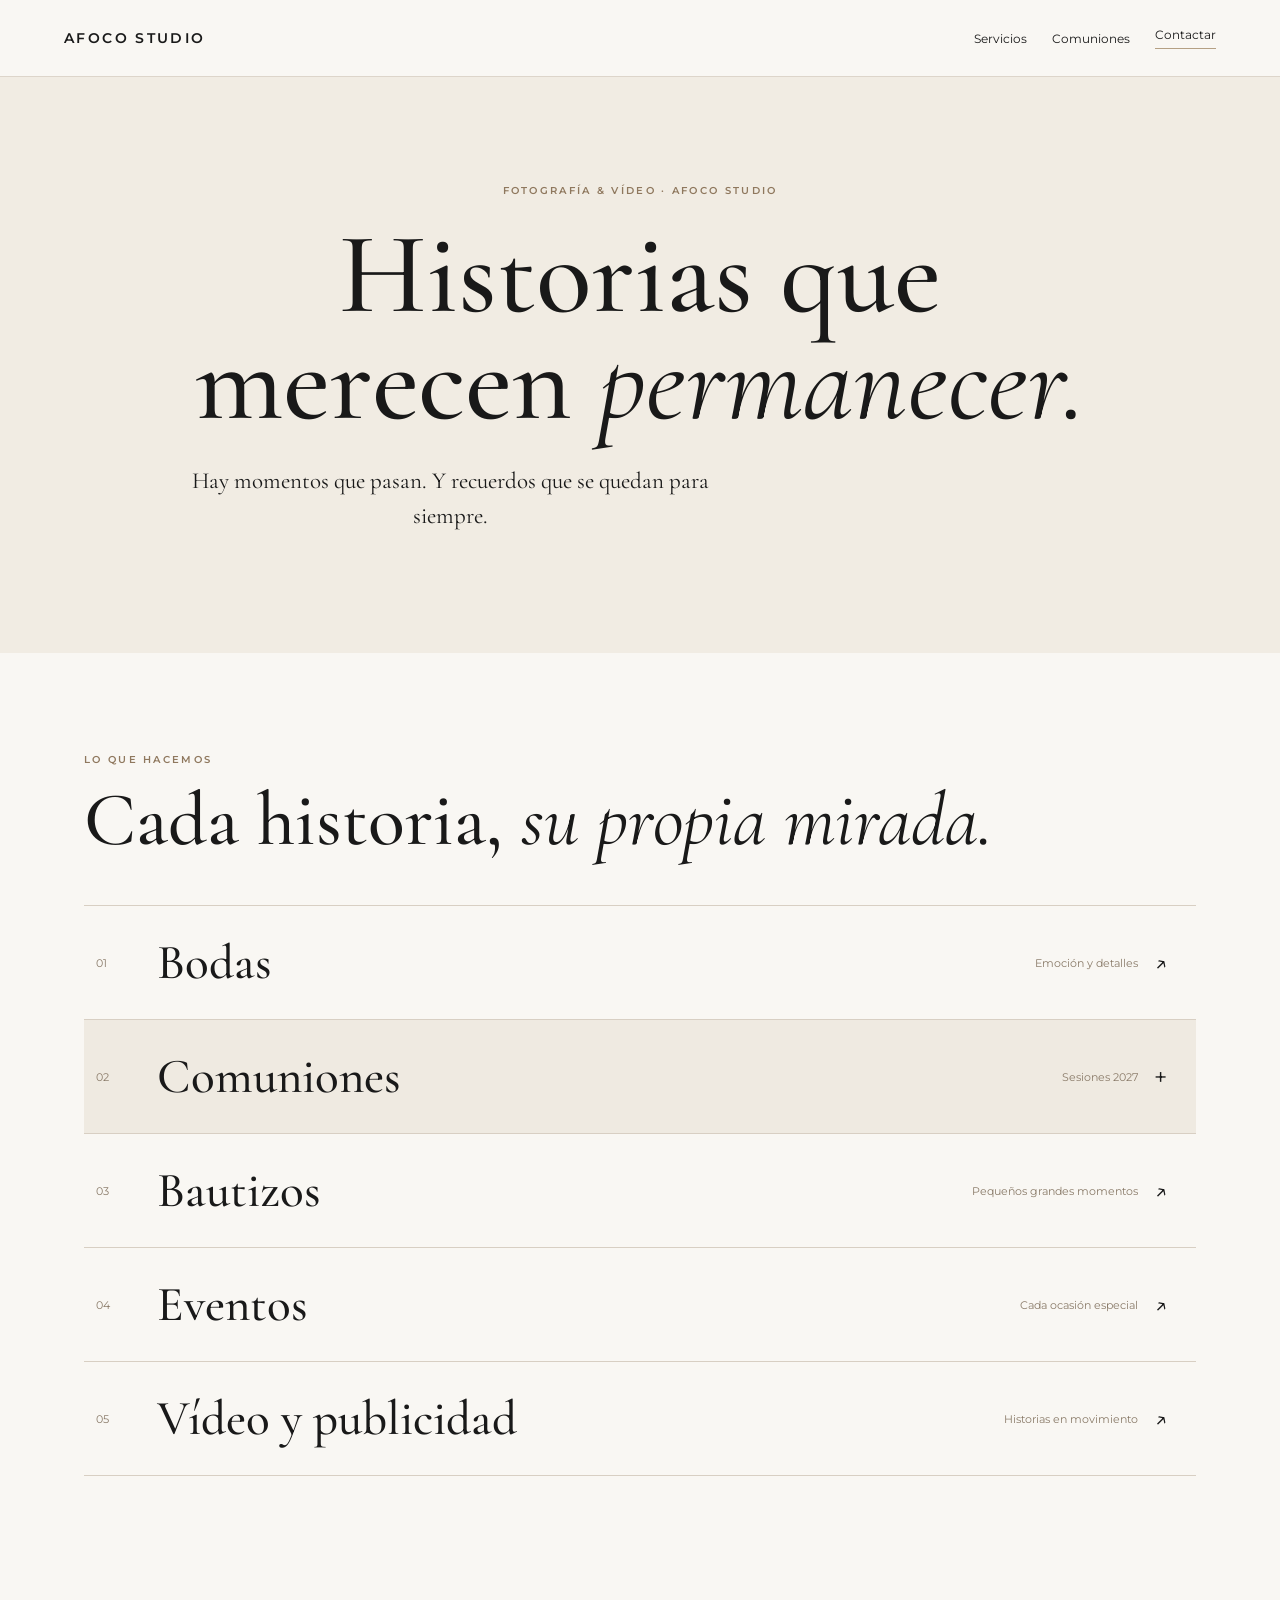
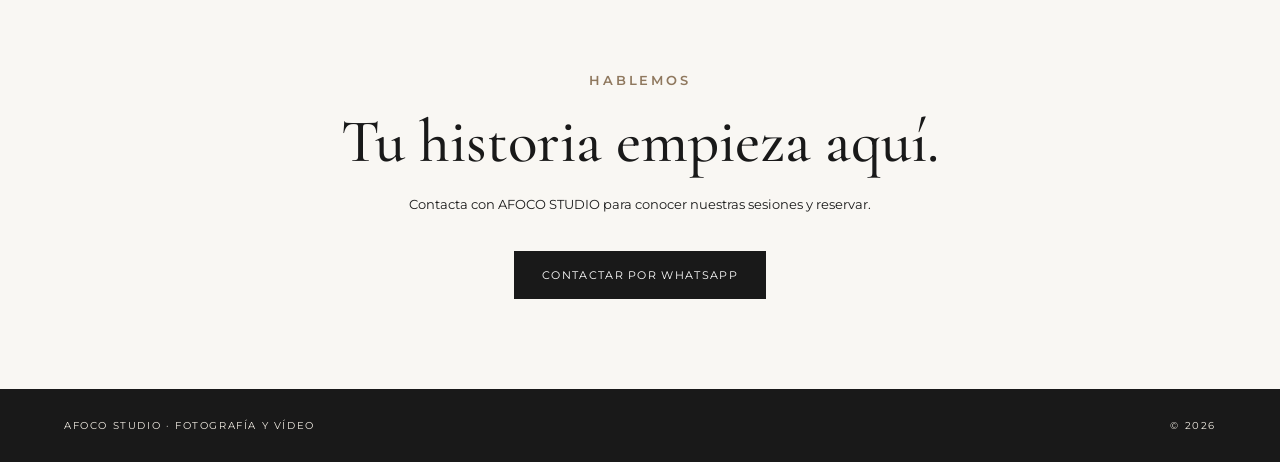
==== index.html @ 2c436adc "Enlazar panel Comuniones con subweb independiente" ====
<!doctype html><html lang="es"><head><meta charset="utf-8"><meta name="viewport" content="width=device-width,initial-scale=1"><meta name="theme-color" content="#191919"><meta name="description" content="AFOCO STUDIO. Fotografía y vídeo de bodas, comuniones, bautizos y eventos."><title>AFOCO STUDIO | Fotografía y vídeo</title><link href="https://fonts.googleapis.com/css2?family=Cormorant+Garamond:wght@400;500;600&family=Montserrat:wght@400;500;600&display=swap" rel="stylesheet"><link rel="stylesheet" href="styles.css"></head><body><header><a href="./" class="brand">AFOCO STUDIO</a><nav aria-label="Navegación"><a href="#servicios">Servicios</a><a href="#servicios" onclick="openComuniones(event)">Comuniones</a><a class="nav-reserva" href="https://wa.me/34663435195?text=Hola%2C%20me%20gustar%C3%ADa%20recibir%20informaci%C3%B3n%20sobre%20AFOCO%20STUDIO." target="_blank" rel="noopener">Contactar</a></nav></header><main><section class="hero"><div><p class="eyebrow">Fotografía &amp; vídeo · AFOCO STUDIO</p><h1>Historias que merecen <em>permanecer.</em></h1><p>Hay momentos que pasan. Y recuerdos que se quedan para siempre.</p></div></section><section class="section" id="servicios"><p class="eyebrow">Lo que hacemos</p><h2>Cada historia, <em>su propia mirada.</em></h2><div class="services"><a class="service" href="#contacto"><span class="service-index">01</span><span class="service-title">Bodas</span><span class="service-desc">Emoción y detalles</span><span class="service-arrow">↗</span></a><button type="button" class="service featured service-button" id="comuniones-toggle" aria-expanded="false" aria-controls="comuniones-panel"><span class="service-index">02</span><span class="service-title">Comuniones</span><span class="service-desc">Sesiones 2027</span><span class="service-arrow" aria-hidden="true">+</span></button><div class="service-panel" id="comuniones-panel" hidden><div class="feature"><p class="eyebrow">Comuniones 2027</p><h2>Tan pequeños y a la vez <em>tan grandes.</em></h2><p>Fotografía de comunión con una mirada natural y cuidada.<br>Descubre las sesiones de Fernando, Fabio y Luna.</p><a class="btn" href="comuniones/">VER GALERÍAS DE COMUNIÓN</a></div></div><a class="service" href="#contacto"><span class="service-index">03</span><span class="service-title">Bautizos</span><span class="service-desc">Pequeños grandes momentos</span><span class="service-arrow">↗</span></a><a class="service" href="#contacto"><span class="service-index">04</span><span class="service-title">Eventos</span><span class="service-desc">Cada ocasión especial</span><span class="service-arrow">↗</span></a><a class="service" href="#contacto"><span class="service-index">05</span><span class="service-title">Vídeo y publicidad</span><span class="service-desc">Historias en movimiento</span><span class="service-arrow">↗</span></a></div></section><section class="contact" id="contacto"><p class="eyebrow">Hablemos</p><h2>Tu historia empieza aquí.</h2><p>Contacta con AFOCO STUDIO para conocer nuestras sesiones y reservar.</p><a class="btn" href="https://wa.me/34663435195?text=Hola%2C%20me%20gustar%C3%ADa%20recibir%20informaci%C3%B3n%20sobre%20AFOCO%20STUDIO." target="_blank" rel="noopener">CONTACTAR POR WHATSAPP</a></section></main><footer><span>AFOCO STUDIO · FOTOGRAFÍA Y VÍDEO</span><span>© 2026</span></footer><script>
const comunionesToggle=document.getElementById('comuniones-toggle');
const comunionesPanel=document.getElementById('comuniones-panel');
function setComuniones(open){
 comunionesPanel.hidden=!open;
 comunionesToggle.setAttribute('aria-expanded',String(open));
 comunionesToggle.querySelector('.service-arrow').textContent=open?'−':'+';
}
comunionesToggle.addEventListener('click',()=>setComuniones(comunionesPanel.hidden));
function openComuniones(event){
 event.preventDefault();
 setComuniones(true);
 document.getElementById('comuniones-toggle').scrollIntoView({behavior:'smooth',block:'center'});
}
</script></body></html>
---- styles.css ----
:root{--ink:#191919;--paper:#f9f7f3;--cream:#f1ece3;--gold:#b5a084}*{box-sizing:border-box}html{scroll-behavior:smooth}body{margin:0;background:var(--paper);color:var(--ink);font-family:Montserrat,Arial,sans-serif}a{color:inherit;text-decoration:none}header{display:flex;align-items:center;justify-content:space-between;padding:27px 5%;border-bottom:1px solid #ddd5ca;gap:15px}.brand{font-size:14px;letter-spacing:.17em;font-weight:600}nav{display:flex;align-items:center;gap:25px;font-size:12px}nav a:hover,.text-link:hover{color:#8c7655}.nav-reserva{border-bottom:1px solid var(--gold);padding-bottom:6px}.hero{min-height:64vh;display:grid;place-items:center;text-align:center;background:var(--cream);padding:88px 22px}.eyebrow{font-size:10px;letter-spacing:.23em;text-transform:uppercase;color:#8f785e;font-weight:600}.hero h1{max-width:940px;font:500 clamp(55px,9vw,124px)/.93 'Cormorant Garamond',Georgia,serif;margin:24px 0 29px}.hero h1 em,h2 em{font-weight:400}.hero p:last-child{font:400 23px/1.5 'Cormorant Garamond',serif;max-width:560px}.section{max-width:1160px;margin:auto;padding:90px 24px}.section h2{font:500 clamp(43px,6vw,76px)/1.04 'Cormorant Garamond',Georgia,serif;margin:15px 0 45px}.services{border-top:1px solid #d8cfc3}.service{padding:27px 12px;border-bottom:1px solid #d8cfc3;display:grid;grid-template-columns:45px 1fr auto 30px;gap:16px;align-items:center;transition:background .2s}.service:hover,.service.featured{background:#efeae1}.service-index,.service-desc{font-size:11px;color:#8a7b69}.service-title{font:500 clamp(30px,4.5vw,49px) 'Cormorant Garamond',serif}.service-arrow{font-size:23px}.feature{background:#e9e1d5;padding:70px 24px;text-align:center}.feature h2{font:500 clamp(45px,7vw,84px)/1 'Cormorant Garamond',serif;margin:14px auto 22px}.feature p{font-size:13px;line-height:1.8}.btn{display:inline-block;padding:17px 28px;margin-top:23px;background:var(--ink);color:white;font-size:11px;letter-spacing:.12em}.contact{text-align:center;padding:90px 22px}.contact h2{font:500 61px 'Cormorant Garamond',serif;margin:14px}.contact p{font-size:13px;line-height:1.7}footer{padding:30px 5%;background:#191919;color:#f1ece3;font-size:10px;letter-spacing:.16em;display:flex;justify-content:space-between;gap:10px}@media(max-width:700px){header{padding:17px;flex-wrap:wrap}.brand{font-size:11px}nav{gap:13px;font-size:10px}.hero{min-height:58vh;padding:70px 17px}.hero h1{font-size:clamp(51px,12vw,72px)}.hero p:last-child{font-size:21px}.section{padding:64px 17px}.service{grid-template-columns:27px 1fr 22px;gap:9px}.service-desc{display:none}.service-title{font-size:37px}.feature{padding:64px 20px}.contact{padding:70px 16px}.contact h2{font-size:49px}footer{flex-direction:column;align-items:center;text-align:center}}
/* Despliegue de Comuniones inmediatamente bajo su fila */
.service-button{width:100%;border:0;border-bottom:1px solid #d8cfc3;text-align:left;font-family:inherit;color:inherit;cursor:pointer}.service-button:focus-visible{outline:2px solid var(--gold);outline-offset:-2px}.service-panel[hidden]{display:none!important}.service-panel{grid-column:1/-1;background:#e9e1d5;border-bottom:1px solid #d8cfc3}.service-panel .feature{padding:58px 22px 68px}.service-panel .feature h2{font-size:clamp(42px,6vw,83px)}@media(max-width:700px){.service-panel .feature{padding:50px 14px 58px}.service-panel .feature h2{font-size:clamp(40px,10vw,58px)}}
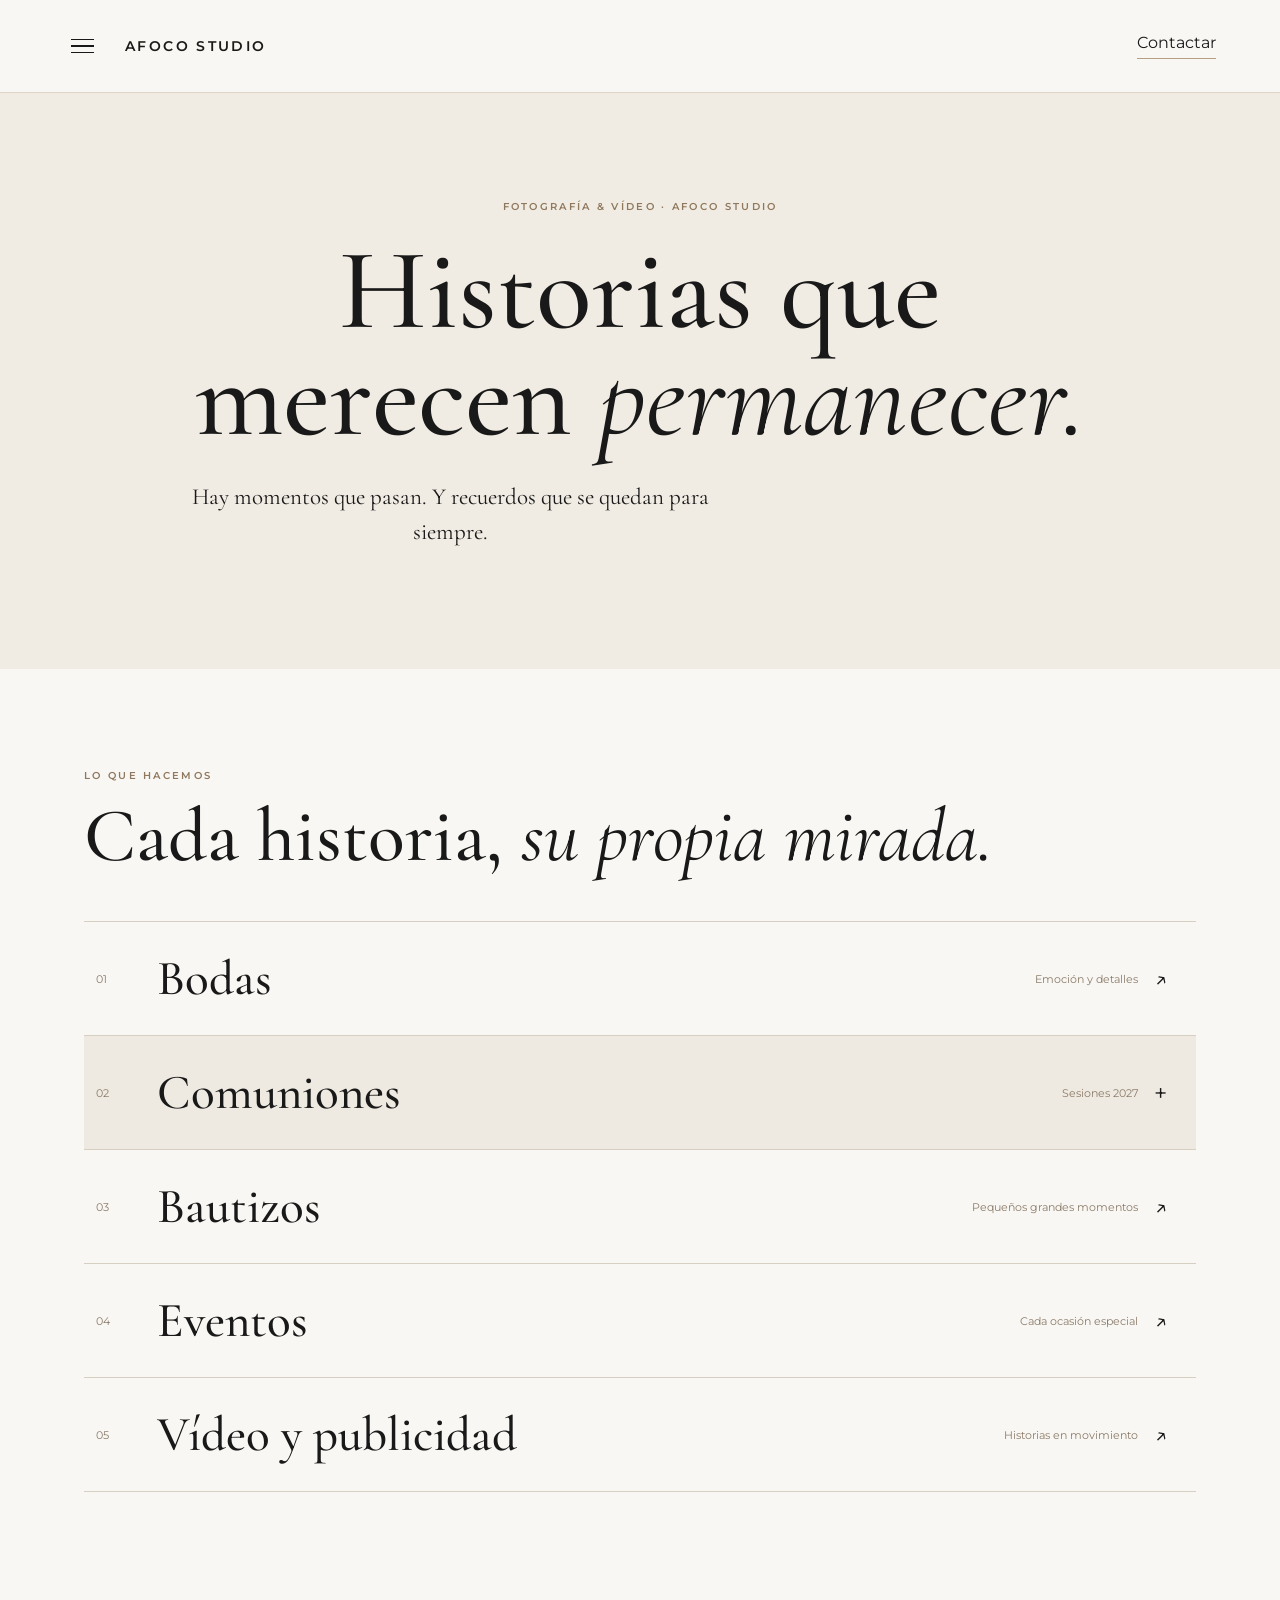
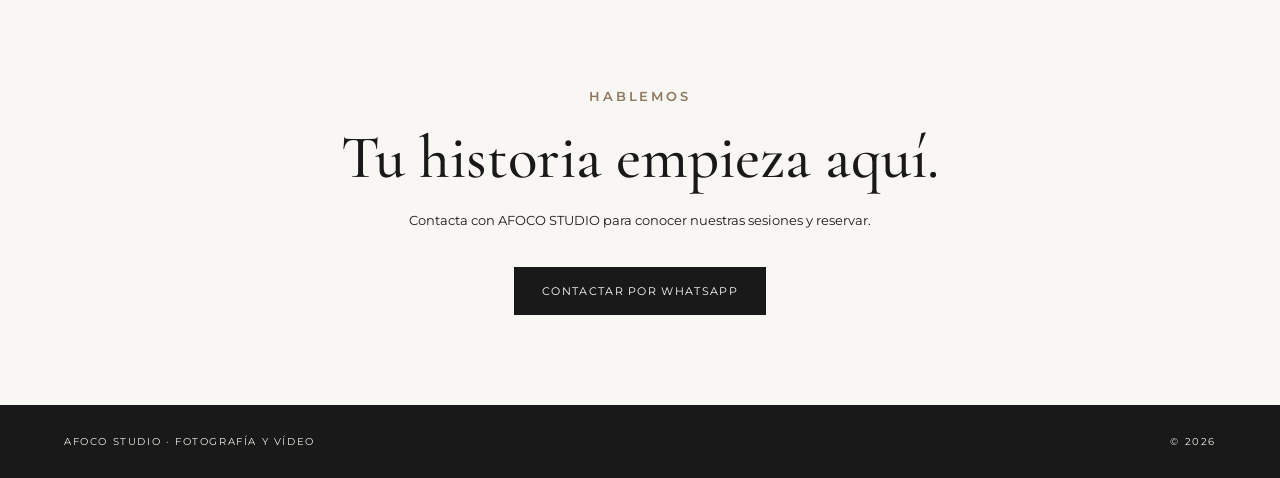
==== commit 450b627a: "Cambiar navegación superior por menú hamburguesa" ====
--- a/index.html
+++ b/index.html
@@ -1,4 +1,4 @@
-<!doctype html><html lang="es"><head><meta charset="utf-8"><meta name="viewport" content="width=device-width,initial-scale=1"><meta name="theme-color" content="#191919"><meta name="description" content="AFOCO STUDIO. Fotografía y vídeo de bodas, comuniones, bautizos y eventos."><title>AFOCO STUDIO | Fotografía y vídeo</title><link href="https://fonts.googleapis.com/css2?family=Cormorant+Garamond:wght@400;500;600&family=Montserrat:wght@400;500;600&display=swap" rel="stylesheet"><link rel="stylesheet" href="styles.css"></head><body><header><a href="./" class="brand">AFOCO STUDIO</a><nav aria-label="Navegación"><a href="#servicios">Servicios</a><a href="#servicios" onclick="openComuniones(event)">Comuniones</a><a class="nav-reserva" href="https://wa.me/34663435195?text=Hola%2C%20me%20gustar%C3%ADa%20recibir%20informaci%C3%B3n%20sobre%20AFOCO%20STUDIO." target="_blank" rel="noopener">Contactar</a></nav></header><main><section class="hero"><div><p class="eyebrow">Fotografía &amp; vídeo · AFOCO STUDIO</p><h1>Historias que merecen <em>permanecer.</em></h1><p>Hay momentos que pasan. Y recuerdos que se quedan para siempre.</p></div></section><section class="section" id="servicios"><p class="eyebrow">Lo que hacemos</p><h2>Cada historia, <em>su propia mirada.</em></h2><div class="services"><a class="service" href="#contacto"><span class="service-index">01</span><span class="service-title">Bodas</span><span class="service-desc">Emoción y detalles</span><span class="service-arrow">↗</span></a><button type="button" class="service featured service-button" id="comuniones-toggle" aria-expanded="false" aria-controls="comuniones-panel"><span class="service-index">02</span><span class="service-title">Comuniones</span><span class="service-desc">Sesiones 2027</span><span class="service-arrow" aria-hidden="true">+</span></button><div class="service-panel" id="comuniones-panel" hidden><div class="feature"><p class="eyebrow">Comuniones 2027</p><h2>Tan pequeños y a la vez <em>tan grandes.</em></h2><p>Fotografía de comunión con una mirada natural y cuidada.<br>Descubre las sesiones de Fernando, Fabio y Luna.</p><a class="btn" href="comuniones/">VER GALERÍAS DE COMUNIÓN</a></div></div><a class="service" href="#contacto"><span class="service-index">03</span><span class="service-title">Bautizos</span><span class="service-desc">Pequeños grandes momentos</span><span class="service-arrow">↗</span></a><a class="service" href="#contacto"><span class="service-index">04</span><span class="service-title">Eventos</span><span class="service-desc">Cada ocasión especial</span><span class="service-arrow">↗</span></a><a class="service" href="#contacto"><span class="service-index">05</span><span class="service-title">Vídeo y publicidad</span><span class="service-desc">Historias en movimiento</span><span class="service-arrow">↗</span></a></div></section><section class="contact" id="contacto"><p class="eyebrow">Hablemos</p><h2>Tu historia empieza aquí.</h2><p>Contacta con AFOCO STUDIO para conocer nuestras sesiones y reservar.</p><a class="btn" href="https://wa.me/34663435195?text=Hola%2C%20me%20gustar%C3%ADa%20recibir%20informaci%C3%B3n%20sobre%20AFOCO%20STUDIO." target="_blank" rel="noopener">CONTACTAR POR WHATSAPP</a></section></main><footer><span>AFOCO STUDIO · FOTOGRAFÍA Y VÍDEO</span><span>© 2026</span></footer><script>
+<!doctype html><html lang="es"><head><meta charset="utf-8"><meta name="viewport" content="width=device-width,initial-scale=1"><meta name="theme-color" content="#191919"><meta name="description" content="AFOCO STUDIO. Fotografía y vídeo de bodas, comuniones, bautizos y eventos."><title>AFOCO STUDIO | Fotografía y vídeo</title><link href="https://fonts.googleapis.com/css2?family=Cormorant+Garamond:wght@400;500;600&family=Montserrat:wght@400;500;600&display=swap" rel="stylesheet"><link rel="stylesheet" href="styles.css"></head><body><header class="site-header"><div class="header-left"><button type="button" class="menu-trigger" id="menu-trigger" aria-label="Abrir menú" aria-expanded="false" aria-controls="site-menu"><span></span><span></span><span></span></button><a href="./" class="brand">AFOCO STUDIO</a></div><a class="nav-reserva" href="https://wa.me/34663435195?text=Hola%2C%20me%20gustar%C3%ADa%20recibir%20informaci%C3%B3n%20sobre%20AFOCO%20STUDIO." target="_blank" rel="noopener">Contactar</a></header><nav class="drawer-menu" id="site-menu" aria-label="Menú principal" hidden><a href="./" data-close-menu>Home</a><a href="#servicios" data-close-menu data-service="bodas">Bodas</a><a href="comuniones/" data-close-menu>Comuniones</a><a href="#servicios" data-close-menu data-service="bautizos">Bautizos</a><a href="#servicios" data-close-menu data-service="eventos">Eventos</a><a href="#servicios" data-close-menu data-service="video">Vídeo y publicidad</a></nav><main><section class="hero"><div><p class="eyebrow">Fotografía &amp; vídeo · AFOCO STUDIO</p><h1>Historias que merecen <em>permanecer.</em></h1><p>Hay momentos que pasan. Y recuerdos que se quedan para siempre.</p></div></section><section class="section" id="servicios"><p class="eyebrow">Lo que hacemos</p><h2>Cada historia, <em>su propia mirada.</em></h2><div class="services"><a class="service" href="#contacto"><span class="service-index">01</span><span class="service-title">Bodas</span><span class="service-desc">Emoción y detalles</span><span class="service-arrow">↗</span></a><button type="button" class="service featured service-button" id="comuniones-toggle" aria-expanded="false" aria-controls="comuniones-panel"><span class="service-index">02</span><span class="service-title">Comuniones</span><span class="service-desc">Sesiones 2027</span><span class="service-arrow" aria-hidden="true">+</span></button><div class="service-panel" id="comuniones-panel" hidden><div class="feature"><p class="eyebrow">Comuniones 2027</p><h2>Tan pequeños y a la vez <em>tan grandes.</em></h2><p>Fotografía de comunión con una mirada natural y cuidada.<br>Descubre las sesiones de Fernando, Fabio y Luna.</p><a class="btn" href="comuniones/">VER GALERÍAS DE COMUNIÓN</a></div></div><a class="service" href="#contacto"><span class="service-index">03</span><span class="service-title">Bautizos</span><span class="service-desc">Pequeños grandes momentos</span><span class="service-arrow">↗</span></a><a class="service" href="#contacto"><span class="service-index">04</span><span class="service-title">Eventos</span><span class="service-desc">Cada ocasión especial</span><span class="service-arrow">↗</span></a><a class="service" href="#contacto"><span class="service-index">05</span><span class="service-title">Vídeo y publicidad</span><span class="service-desc">Historias en movimiento</span><span class="service-arrow">↗</span></a></div></section><section class="contact" id="contacto"><p class="eyebrow">Hablemos</p><h2>Tu historia empieza aquí.</h2><p>Contacta con AFOCO STUDIO para conocer nuestras sesiones y reservar.</p><a class="btn" href="https://wa.me/34663435195?text=Hola%2C%20me%20gustar%C3%ADa%20recibir%20informaci%C3%B3n%20sobre%20AFOCO%20STUDIO." target="_blank" rel="noopener">CONTACTAR POR WHATSAPP</a></section></main><footer><span>AFOCO STUDIO · FOTOGRAFÍA Y VÍDEO</span><span>© 2026</span></footer><script>
 const comunionesToggle=document.getElementById('comuniones-toggle');
 const comunionesPanel=document.getElementById('comuniones-panel');
 function setComuniones(open){
@@ -12,4 +12,13 @@
  setComuniones(true);
  document.getElementById('comuniones-toggle').scrollIntoView({behavior:'smooth',block:'center'});
 }
+</script><script>
+(function(){
+ const trigger=document.getElementById('menu-trigger'),menu=document.getElementById('site-menu');
+ function setOpen(v){menu.hidden=!v;trigger.setAttribute('aria-expanded',String(v));trigger.setAttribute('aria-label',v?'Cerrar menú':'Abrir menú');}
+ trigger.addEventListener('click',()=>setOpen(menu.hidden));
+ document.addEventListener('keydown',e=>{if(e.key==='Escape')setOpen(false)});
+ document.addEventListener('click',e=>{if(!menu.hidden&&!menu.contains(e.target)&&!trigger.contains(e.target))setOpen(false)});
+ menu.querySelectorAll('[data-close-menu]').forEach(link=>link.addEventListener('click',()=>setOpen(false)));
+})();
 </script></body></html>
--- a/styles.css
+++ b/styles.css
@@ -1,3 +1,6 @@
 :root{--ink:#191919;--paper:#f9f7f3;--cream:#f1ece3;--gold:#b5a084}*{box-sizing:border-box}html{scroll-behavior:smooth}body{margin:0;background:var(--paper);color:var(--ink);font-family:Montserrat,Arial,sans-serif}a{color:inherit;text-decoration:none}header{display:flex;align-items:center;justify-content:space-between;padding:27px 5%;border-bottom:1px solid #ddd5ca;gap:15px}.brand{font-size:14px;letter-spacing:.17em;font-weight:600}nav{display:flex;align-items:center;gap:25px;font-size:12px}nav a:hover,.text-link:hover{color:#8c7655}.nav-reserva{border-bottom:1px solid var(--gold);padding-bottom:6px}.hero{min-height:64vh;display:grid;place-items:center;text-align:center;background:var(--cream);padding:88px 22px}.eyebrow{font-size:10px;letter-spacing:.23em;text-transform:uppercase;color:#8f785e;font-weight:600}.hero h1{max-width:940px;font:500 clamp(55px,9vw,124px)/.93 'Cormorant Garamond',Georgia,serif;margin:24px 0 29px}.hero h1 em,h2 em{font-weight:400}.hero p:last-child{font:400 23px/1.5 'Cormorant Garamond',serif;max-width:560px}.section{max-width:1160px;margin:auto;padding:90px 24px}.section h2{font:500 clamp(43px,6vw,76px)/1.04 'Cormorant Garamond',Georgia,serif;margin:15px 0 45px}.services{border-top:1px solid #d8cfc3}.service{padding:27px 12px;border-bottom:1px solid #d8cfc3;display:grid;grid-template-columns:45px 1fr auto 30px;gap:16px;align-items:center;transition:background .2s}.service:hover,.service.featured{background:#efeae1}.service-index,.service-desc{font-size:11px;color:#8a7b69}.service-title{font:500 clamp(30px,4.5vw,49px) 'Cormorant Garamond',serif}.service-arrow{font-size:23px}.feature{background:#e9e1d5;padding:70px 24px;text-align:center}.feature h2{font:500 clamp(45px,7vw,84px)/1 'Cormorant Garamond',serif;margin:14px auto 22px}.feature p{font-size:13px;line-height:1.8}.btn{display:inline-block;padding:17px 28px;margin-top:23px;background:var(--ink);color:white;font-size:11px;letter-spacing:.12em}.contact{text-align:center;padding:90px 22px}.contact h2{font:500 61px 'Cormorant Garamond',serif;margin:14px}.contact p{font-size:13px;line-height:1.7}footer{padding:30px 5%;background:#191919;color:#f1ece3;font-size:10px;letter-spacing:.16em;display:flex;justify-content:space-between;gap:10px}@media(max-width:700px){header{padding:17px;flex-wrap:wrap}.brand{font-size:11px}nav{gap:13px;font-size:10px}.hero{min-height:58vh;padding:70px 17px}.hero h1{font-size:clamp(51px,12vw,72px)}.hero p:last-child{font-size:21px}.section{padding:64px 17px}.service{grid-template-columns:27px 1fr 22px;gap:9px}.service-desc{display:none}.service-title{font-size:37px}.feature{padding:64px 20px}.contact{padding:70px 16px}.contact h2{font-size:49px}footer{flex-direction:column;align-items:center;text-align:center}}
 /* Despliegue de Comuniones inmediatamente bajo su fila */
 .service-button{width:100%;border:0;border-bottom:1px solid #d8cfc3;text-align:left;font-family:inherit;color:inherit;cursor:pointer}.service-button:focus-visible{outline:2px solid var(--gold);outline-offset:-2px}.service-panel[hidden]{display:none!important}.service-panel{grid-column:1/-1;background:#e9e1d5;border-bottom:1px solid #d8cfc3}.service-panel .feature{padding:58px 22px 68px}.service-panel .feature h2{font-size:clamp(42px,6vw,83px)}@media(max-width:700px){.service-panel .feature{padding:50px 14px 58px}.service-panel .feature h2{font-size:clamp(40px,10vw,58px)}}
+
+/* Menú hamburguesa de AFOCO STUDIO */
+.site-header{position:relative;z-index:12}.header-left{display:flex;align-items:center;gap:23px}.menu-trigger{width:38px;height:38px;padding:7px;border:0;background:transparent;display:flex;flex-direction:column;justify-content:center;gap:5px;cursor:pointer;color:inherit}.menu-trigger span{display:block;width:23px;height:1.5px;background:currentColor;transition:transform .2s}.menu-trigger[aria-expanded=true] span:first-child{transform:translateY(6.5px) rotate(45deg)}.menu-trigger[aria-expanded=true] span:nth-child(2){opacity:0}.menu-trigger[aria-expanded=true] span:last-child{transform:translateY(-6.5px) rotate(-45deg)}.drawer-menu[hidden]{display:none!important}.drawer-menu{position:absolute;top:auto;left:0;width:min(360px,100vw);background:#f1ece3;z-index:11;box-shadow:2px 15px 25px #19191920;display:flex;flex-direction:column;border-right:1px solid #d8cfc3;border-bottom:1px solid #d8cfc3;padding:16px 24px 22px}.drawer-menu a{padding:15px 9px;border-bottom:1px solid #d9d0c4;font:500 29px 'Cormorant Garamond',Georgia,serif}.drawer-menu a:last-child{border-bottom:0}.drawer-menu a:hover{color:#8c7655}@media(max-width:700px){.header-left{gap:7px}.site-header{flex-wrap:nowrap}.drawer-menu{width:min(330px,100vw)}}
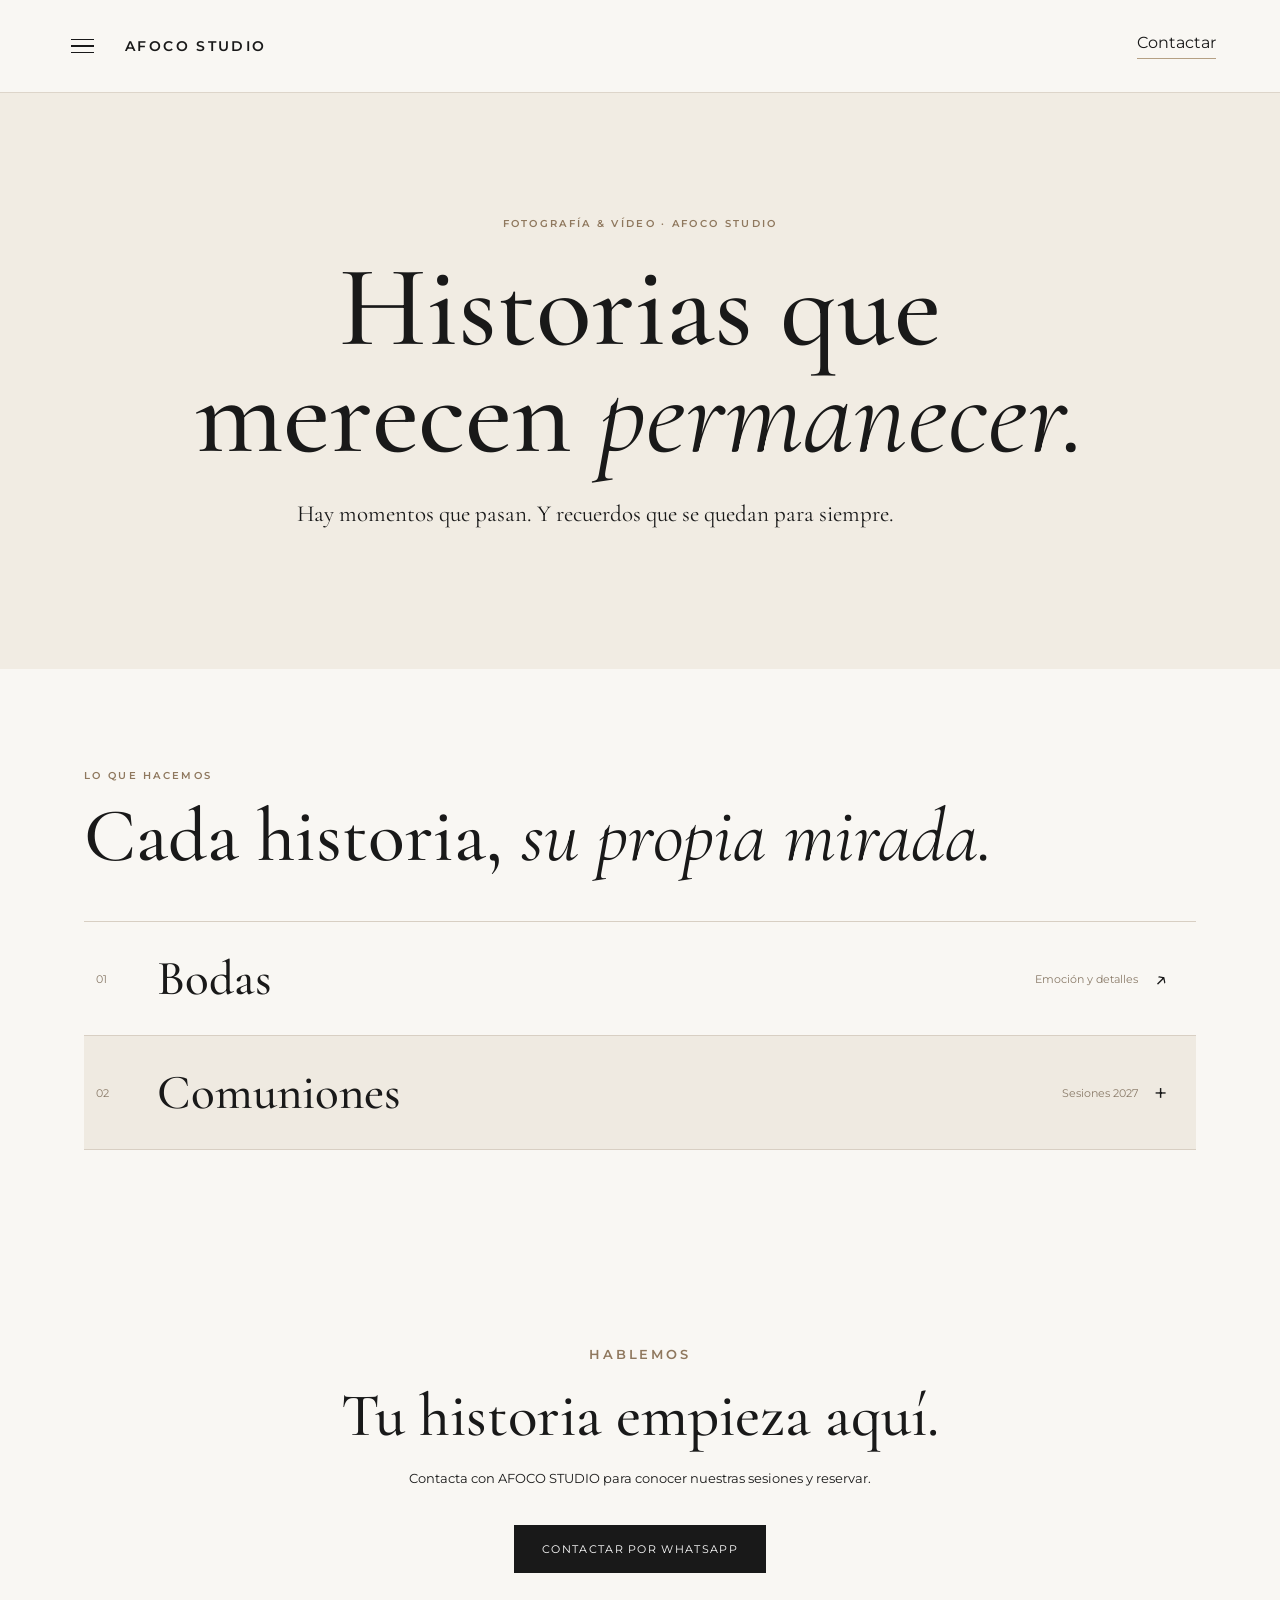
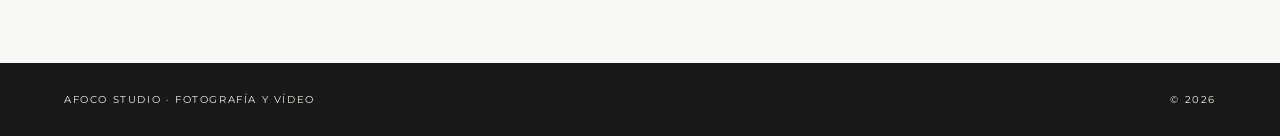
==== commit 7efe2da7: "Dejar solo Bodas y Comuniones en portada y menú" ====
--- a/index.html
+++ b/index.html
@@ -1,4 +1,4 @@
-<!doctype html><html lang="es"><head><meta charset="utf-8"><meta name="viewport" content="width=device-width,initial-scale=1"><meta name="theme-color" content="#191919"><meta name="description" content="AFOCO STUDIO. Fotografía y vídeo de bodas, comuniones, bautizos y eventos."><title>AFOCO STUDIO | Fotografía y vídeo</title><link href="https://fonts.googleapis.com/css2?family=Cormorant+Garamond:wght@400;500;600&family=Montserrat:wght@400;500;600&display=swap" rel="stylesheet"><link rel="stylesheet" href="styles.css"></head><body><header class="site-header"><div class="header-left"><button type="button" class="menu-trigger" id="menu-trigger" aria-label="Abrir menú" aria-expanded="false" aria-controls="site-menu"><span></span><span></span><span></span></button><a href="./" class="brand">AFOCO STUDIO</a></div><a class="nav-reserva" href="https://wa.me/34663435195?text=Hola%2C%20me%20gustar%C3%ADa%20recibir%20informaci%C3%B3n%20sobre%20AFOCO%20STUDIO." target="_blank" rel="noopener">Contactar</a></header><nav class="drawer-menu" id="site-menu" aria-label="Menú principal" hidden><a href="./" data-close-menu>Home</a><a href="#servicios" data-close-menu data-service="bodas">Bodas</a><a href="comuniones/" data-close-menu>Comuniones</a><a href="#servicios" data-close-menu data-service="bautizos">Bautizos</a><a href="#servicios" data-close-menu data-service="eventos">Eventos</a><a href="#servicios" data-close-menu data-service="video">Vídeo y publicidad</a></nav><main><section class="hero"><div><p class="eyebrow">Fotografía &amp; vídeo · AFOCO STUDIO</p><h1>Historias que merecen <em>permanecer.</em></h1><p>Hay momentos que pasan. Y recuerdos que se quedan para siempre.</p></div></section><section class="section" id="servicios"><p class="eyebrow">Lo que hacemos</p><h2>Cada historia, <em>su propia mirada.</em></h2><div class="services"><a class="service" href="#contacto"><span class="service-index">01</span><span class="service-title">Bodas</span><span class="service-desc">Emoción y detalles</span><span class="service-arrow">↗</span></a><button type="button" class="service featured service-button" id="comuniones-toggle" aria-expanded="false" aria-controls="comuniones-panel"><span class="service-index">02</span><span class="service-title">Comuniones</span><span class="service-desc">Sesiones 2027</span><span class="service-arrow" aria-hidden="true">+</span></button><div class="service-panel" id="comuniones-panel" hidden><div class="feature"><p class="eyebrow">Comuniones 2027</p><h2>Tan pequeños y a la vez <em>tan grandes.</em></h2><p>Fotografía de comunión con una mirada natural y cuidada.<br>Descubre las sesiones de Fernando, Fabio y Luna.</p><a class="btn" href="comuniones/">VER GALERÍAS DE COMUNIÓN</a></div></div><a class="service" href="#contacto"><span class="service-index">03</span><span class="service-title">Bautizos</span><span class="service-desc">Pequeños grandes momentos</span><span class="service-arrow">↗</span></a><a class="service" href="#contacto"><span class="service-index">04</span><span class="service-title">Eventos</span><span class="service-desc">Cada ocasión especial</span><span class="service-arrow">↗</span></a><a class="service" href="#contacto"><span class="service-index">05</span><span class="service-title">Vídeo y publicidad</span><span class="service-desc">Historias en movimiento</span><span class="service-arrow">↗</span></a></div></section><section class="contact" id="contacto"><p class="eyebrow">Hablemos</p><h2>Tu historia empieza aquí.</h2><p>Contacta con AFOCO STUDIO para conocer nuestras sesiones y reservar.</p><a class="btn" href="https://wa.me/34663435195?text=Hola%2C%20me%20gustar%C3%ADa%20recibir%20informaci%C3%B3n%20sobre%20AFOCO%20STUDIO." target="_blank" rel="noopener">CONTACTAR POR WHATSAPP</a></section></main><footer><span>AFOCO STUDIO · FOTOGRAFÍA Y VÍDEO</span><span>© 2026</span></footer><script>
+<!doctype html><html lang="es"><head><meta charset="utf-8"><meta name="viewport" content="width=device-width,initial-scale=1"><meta name="theme-color" content="#191919"><meta name="description" content="AFOCO STUDIO. Fotografía y vídeo de bodas, comuniones, bautizos y eventos."><title>AFOCO STUDIO | Fotografía y vídeo</title><link href="https://fonts.googleapis.com/css2?family=Cormorant+Garamond:wght@400;500;600&family=Montserrat:wght@400;500;600&display=swap" rel="stylesheet"><link rel="stylesheet" href="styles.css"></head><body><header class="site-header"><div class="header-left"><button type="button" class="menu-trigger" id="menu-trigger" aria-label="Abrir menú" aria-expanded="false" aria-controls="site-menu"><span></span><span></span><span></span></button><a href="./" class="brand">AFOCO STUDIO</a></div><a class="nav-reserva" href="https://wa.me/34663435195?text=Hola%2C%20me%20gustar%C3%ADa%20recibir%20informaci%C3%B3n%20sobre%20AFOCO%20STUDIO." target="_blank" rel="noopener">Contactar</a></header><nav class="drawer-menu" id="site-menu" aria-label="Menú principal" hidden><a href="./" data-close-menu>Home</a><a href="#servicios" data-close-menu data-service="bodas">Bodas</a><a href="comuniones/" data-close-menu>Comuniones</a></nav><main><section class="hero"><div><p class="eyebrow">Fotografía &amp; vídeo · AFOCO STUDIO</p><h1>Historias que merecen <em>permanecer.</em></h1><p>Hay momentos que pasan. Y recuerdos que se quedan para siempre.</p></div></section><section class="section" id="servicios"><p class="eyebrow">Lo que hacemos</p><h2>Cada historia, <em>su propia mirada.</em></h2><div class="services"><a class="service" href="#contacto"><span class="service-index">01</span><span class="service-title">Bodas</span><span class="service-desc">Emoción y detalles</span><span class="service-arrow">↗</span></a><button type="button" class="service featured service-button" id="comuniones-toggle" aria-expanded="false" aria-controls="comuniones-panel"><span class="service-index">02</span><span class="service-title">Comuniones</span><span class="service-desc">Sesiones 2027</span><span class="service-arrow" aria-hidden="true">+</span></button><div class="service-panel" id="comuniones-panel" hidden><div class="feature"><p class="eyebrow">Comuniones 2027</p><h2>Tan pequeños y a la vez <em>tan grandes.</em></h2><p>Fotografía de comunión con una mirada natural y cuidada.<br>Descubre las sesiones de Fernando, Fabio y Luna.</p><a class="btn" href="comuniones/">VER GALERÍAS DE COMUNIÓN</a></div></div></div></section><section class="contact" id="contacto"><p class="eyebrow">Hablemos</p><h2>Tu historia empieza aquí.</h2><p>Contacta con AFOCO STUDIO para conocer nuestras sesiones y reservar.</p><a class="btn" href="https://wa.me/34663435195?text=Hola%2C%20me%20gustar%C3%ADa%20recibir%20informaci%C3%B3n%20sobre%20AFOCO%20STUDIO." target="_blank" rel="noopener">CONTACTAR POR WHATSAPP</a></section></main><footer><span>AFOCO STUDIO · FOTOGRAFÍA Y VÍDEO</span><span>© 2026</span></footer><script>
 const comunionesToggle=document.getElementById('comuniones-toggle');
 const comunionesPanel=document.getElementById('comuniones-panel');
 function setComuniones(open){
--- a/styles.css
+++ b/styles.css
@@ -4,3 +4,7 @@
 
 /* Menú hamburguesa de AFOCO STUDIO */
 .site-header{position:relative;z-index:12}.header-left{display:flex;align-items:center;gap:23px}.menu-trigger{width:38px;height:38px;padding:7px;border:0;background:transparent;display:flex;flex-direction:column;justify-content:center;gap:5px;cursor:pointer;color:inherit}.menu-trigger span{display:block;width:23px;height:1.5px;background:currentColor;transition:transform .2s}.menu-trigger[aria-expanded=true] span:first-child{transform:translateY(6.5px) rotate(45deg)}.menu-trigger[aria-expanded=true] span:nth-child(2){opacity:0}.menu-trigger[aria-expanded=true] span:last-child{transform:translateY(-6.5px) rotate(-45deg)}.drawer-menu[hidden]{display:none!important}.drawer-menu{position:absolute;top:auto;left:0;width:min(360px,100vw);background:#f1ece3;z-index:11;box-shadow:2px 15px 25px #19191920;display:flex;flex-direction:column;border-right:1px solid #d8cfc3;border-bottom:1px solid #d8cfc3;padding:16px 24px 22px}.drawer-menu a{padding:15px 9px;border-bottom:1px solid #d9d0c4;font:500 29px 'Cormorant Garamond',Georgia,serif}.drawer-menu a:last-child{border-bottom:0}.drawer-menu a:hover{color:#8c7655}@media(max-width:700px){.header-left{gap:7px}.site-header{flex-wrap:nowrap}.drawer-menu{width:min(330px,100vw)}}
+
+/* Evitar palabra aislada en la última línea del subtítulo */
+.hero p:last-child{max-width:850px;text-wrap:balance}
+@media(max-width:700px){.hero p:last-child{max-width:100%;text-wrap:balance}}
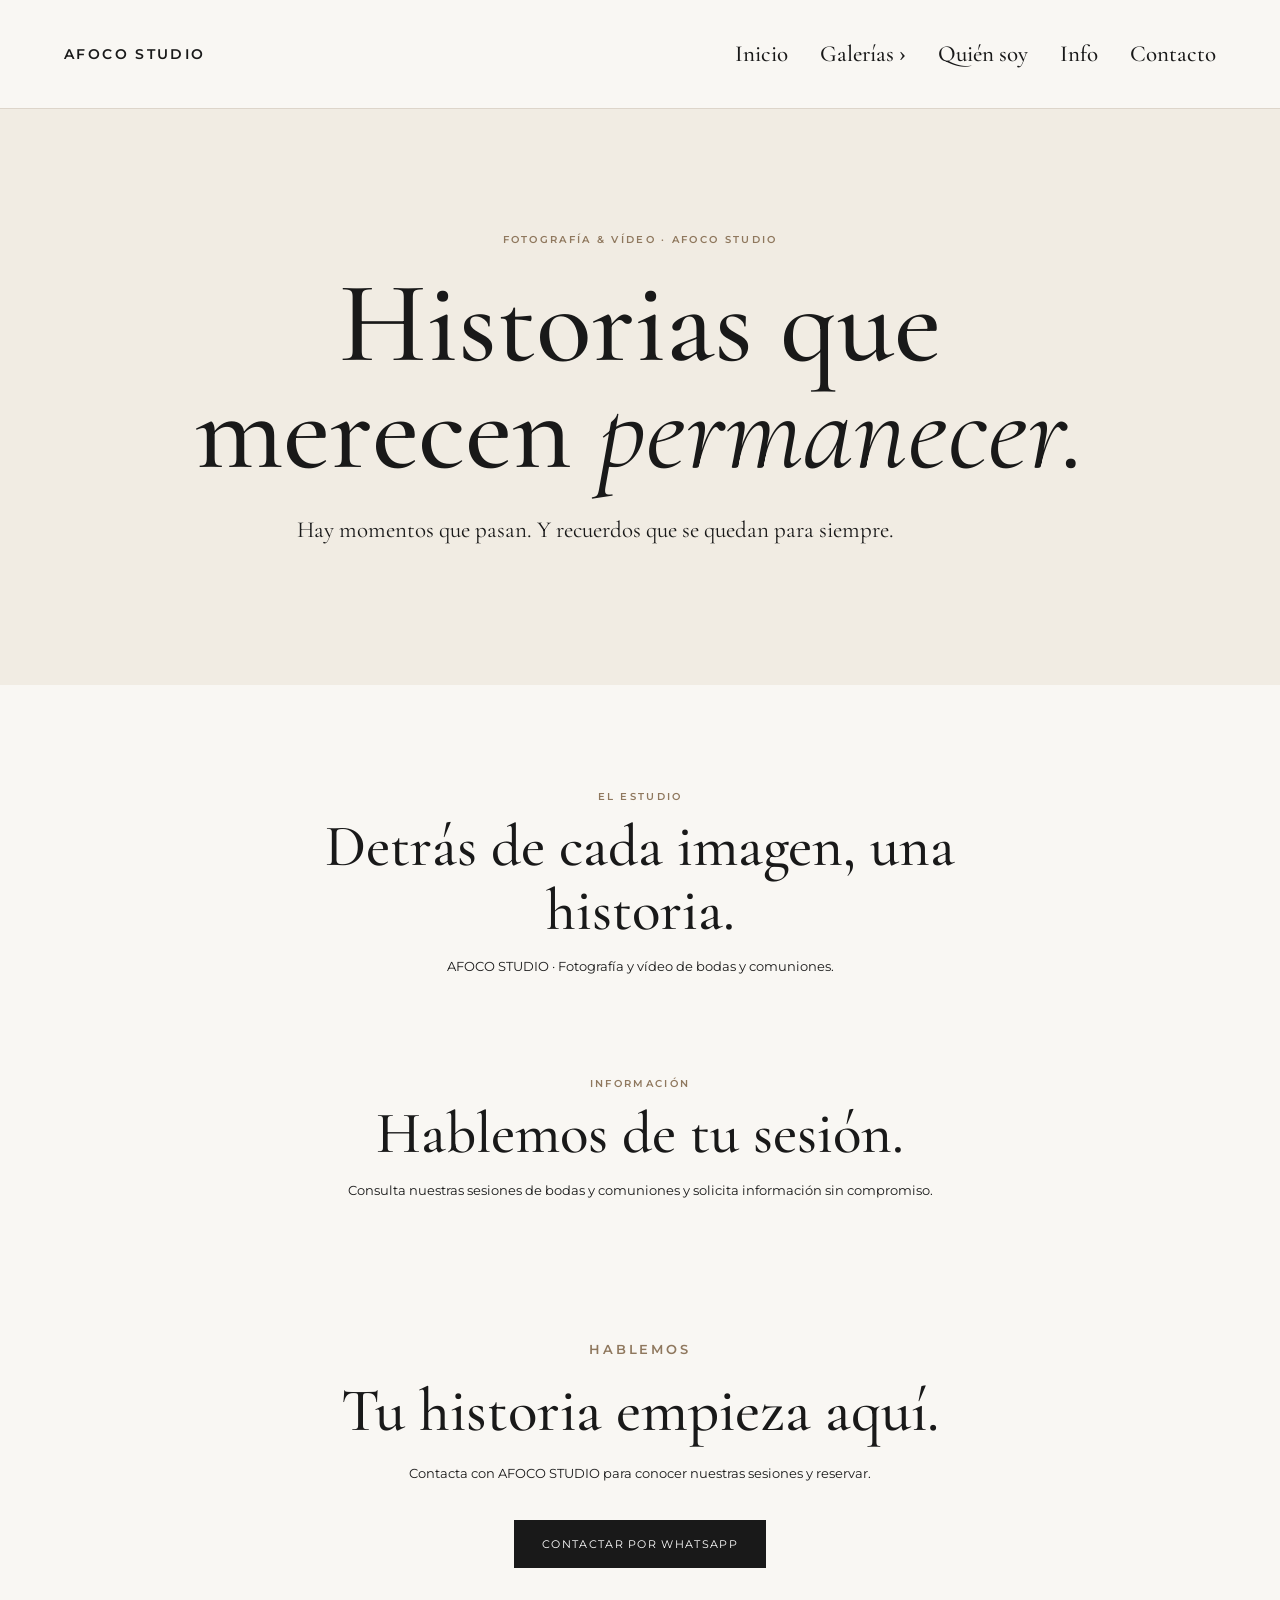
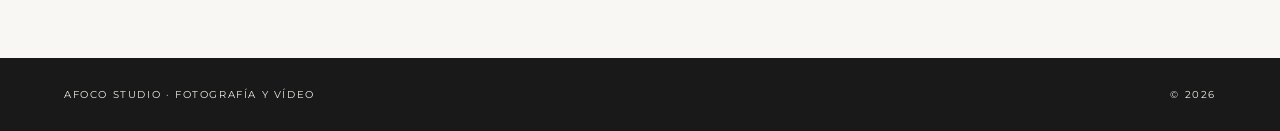
==== commit f4b23d83: "Navegación editorial escritorio y móvil; simplificar portada" ====
--- a/index.html
+++ b/index.html
@@ -1,18 +1,4 @@
-<!doctype html><html lang="es"><head><meta charset="utf-8"><meta name="viewport" content="width=device-width,initial-scale=1"><meta name="theme-color" content="#191919"><meta name="description" content="AFOCO STUDIO. Fotografía y vídeo de bodas, comuniones, bautizos y eventos."><title>AFOCO STUDIO | Fotografía y vídeo</title><link href="https://fonts.googleapis.com/css2?family=Cormorant+Garamond:wght@400;500;600&family=Montserrat:wght@400;500;600&display=swap" rel="stylesheet"><link rel="stylesheet" href="styles.css"></head><body><header class="site-header"><div class="header-left"><button type="button" class="menu-trigger" id="menu-trigger" aria-label="Abrir menú" aria-expanded="false" aria-controls="site-menu"><span></span><span></span><span></span></button><a href="./" class="brand">AFOCO STUDIO</a></div><a class="nav-reserva" href="https://wa.me/34663435195?text=Hola%2C%20me%20gustar%C3%ADa%20recibir%20informaci%C3%B3n%20sobre%20AFOCO%20STUDIO." target="_blank" rel="noopener">Contactar</a></header><nav class="drawer-menu" id="site-menu" aria-label="Menú principal" hidden><a href="./" data-close-menu>Home</a><a href="#servicios" data-close-menu data-service="bodas">Bodas</a><a href="comuniones/" data-close-menu>Comuniones</a></nav><main><section class="hero"><div><p class="eyebrow">Fotografía &amp; vídeo · AFOCO STUDIO</p><h1>Historias que merecen <em>permanecer.</em></h1><p>Hay momentos que pasan. Y recuerdos que se quedan para siempre.</p></div></section><section class="section" id="servicios"><p class="eyebrow">Lo que hacemos</p><h2>Cada historia, <em>su propia mirada.</em></h2><div class="services"><a class="service" href="#contacto"><span class="service-index">01</span><span class="service-title">Bodas</span><span class="service-desc">Emoción y detalles</span><span class="service-arrow">↗</span></a><button type="button" class="service featured service-button" id="comuniones-toggle" aria-expanded="false" aria-controls="comuniones-panel"><span class="service-index">02</span><span class="service-title">Comuniones</span><span class="service-desc">Sesiones 2027</span><span class="service-arrow" aria-hidden="true">+</span></button><div class="service-panel" id="comuniones-panel" hidden><div class="feature"><p class="eyebrow">Comuniones 2027</p><h2>Tan pequeños y a la vez <em>tan grandes.</em></h2><p>Fotografía de comunión con una mirada natural y cuidada.<br>Descubre las sesiones de Fernando, Fabio y Luna.</p><a class="btn" href="comuniones/">VER GALERÍAS DE COMUNIÓN</a></div></div></div></section><section class="contact" id="contacto"><p class="eyebrow">Hablemos</p><h2>Tu historia empieza aquí.</h2><p>Contacta con AFOCO STUDIO para conocer nuestras sesiones y reservar.</p><a class="btn" href="https://wa.me/34663435195?text=Hola%2C%20me%20gustar%C3%ADa%20recibir%20informaci%C3%B3n%20sobre%20AFOCO%20STUDIO." target="_blank" rel="noopener">CONTACTAR POR WHATSAPP</a></section></main><footer><span>AFOCO STUDIO · FOTOGRAFÍA Y VÍDEO</span><span>© 2026</span></footer><script>
-const comunionesToggle=document.getElementById('comuniones-toggle');
-const comunionesPanel=document.getElementById('comuniones-panel');
-function setComuniones(open){
- comunionesPanel.hidden=!open;
- comunionesToggle.setAttribute('aria-expanded',String(open));
- comunionesToggle.querySelector('.service-arrow').textContent=open?'−':'+';
-}
-comunionesToggle.addEventListener('click',()=>setComuniones(comunionesPanel.hidden));
-function openComuniones(event){
- event.preventDefault();
- setComuniones(true);
- document.getElementById('comuniones-toggle').scrollIntoView({behavior:'smooth',block:'center'});
-}
-</script><script>
+<!doctype html><html lang="es"><head><meta charset="utf-8"><meta name="viewport" content="width=device-width,initial-scale=1"><meta name="theme-color" content="#191919"><meta name="description" content="AFOCO STUDIO. Fotografía y vídeo de bodas, comuniones, bautizos y eventos."><title>AFOCO STUDIO | Fotografía y vídeo</title><link href="https://fonts.googleapis.com/css2?family=Cormorant+Garamond:wght@400;500;600&family=Montserrat:wght@400;500;600&display=swap" rel="stylesheet"><link rel="stylesheet" href="styles.css"></head><body><header class="site-header"><div class="header-left"><button type="button" class="menu-trigger" id="menu-trigger" aria-label="Abrir menú" aria-expanded="false" aria-controls="site-menu"><span></span><span></span><span></span></button><a href="./" class="brand">AFOCO STUDIO</a></div><nav class="desktop-navigation" aria-label="Navegación principal"><a href="./">Inicio</a><div class="nav-group"><button type="button" class="gallery-trigger" aria-expanded="false" aria-label="Desplegar galerías">Galerías <span aria-hidden="true">›</span></button><div class="gallery-submenu"><a href="./#contacto">Bodas</a><a href="./comuniones/">Comuniones</a></div></div><a href="./#quien-soy">Quién soy</a><a href="./#info">Info</a><a href="./#contacto">Contacto</a></nav></header><nav class="drawer-menu" id="site-menu" aria-label="Menú móvil" hidden><a href="./" data-close-menu>Inicio</a><div class="mobile-nav-label">Galerías</div><a href="./#contacto" data-close-menu>Bodas</a><a href="./comuniones/" data-close-menu>Comuniones</a><a href="./#quien-soy" data-close-menu>Quién soy</a><a href="./#info" data-close-menu>Info</a><a href="./#contacto" data-close-menu>Contacto</a></nav><main><section class="hero"><div><p class="eyebrow">Fotografía &amp; vídeo · AFOCO STUDIO</p><h1>Historias que merecen <em>permanecer.</em></h1><p>Hay momentos que pasan. Y recuerdos que se quedan para siempre.</p></div></section><section class="editorial-intro" id="quien-soy"><p class="eyebrow">El estudio</p><h2>Detrás de cada imagen, una historia.</h2><p>AFOCO STUDIO · Fotografía y vídeo de bodas y comuniones.</p></section><section class="editorial-intro info-section" id="info"><p class="eyebrow">Información</p><h2>Hablemos de tu sesión.</h2><p>Consulta nuestras sesiones de bodas y comuniones y solicita información sin compromiso.</p></section><section class="contact" id="contacto"><p class="eyebrow">Hablemos</p><h2>Tu historia empieza aquí.</h2><p>Contacta con AFOCO STUDIO para conocer nuestras sesiones y reservar.</p><a class="btn" href="https://wa.me/34663435195?text=Hola%2C%20me%20gustar%C3%ADa%20recibir%20informaci%C3%B3n%20sobre%20AFOCO%20STUDIO." target="_blank" rel="noopener">CONTACTAR POR WHATSAPP</a></section></main><footer><span>AFOCO STUDIO · FOTOGRAFÍA Y VÍDEO</span><span>© 2026</span></footer><script>
 (function(){
  const trigger=document.getElementById('menu-trigger'),menu=document.getElementById('site-menu');
  function setOpen(v){menu.hidden=!v;trigger.setAttribute('aria-expanded',String(v));trigger.setAttribute('aria-label',v?'Cerrar menú':'Abrir menú');}
@@ -21,4 +7,4 @@
  document.addEventListener('click',e=>{if(!menu.hidden&&!menu.contains(e.target)&&!trigger.contains(e.target))setOpen(false)});
  menu.querySelectorAll('[data-close-menu]').forEach(link=>link.addEventListener('click',()=>setOpen(false)));
 })();
-</script></body></html>+</script><script>(function(){document.querySelectorAll('.gallery-trigger').forEach(b=>b.addEventListener('click',()=>{const p=b.closest('.nav-group');p.classList.toggle('is-open');b.setAttribute('aria-expanded',String(p.classList.contains('is-open')))}));document.addEventListener('click',e=>{document.querySelectorAll('.nav-group.is-open').forEach(g=>{if(!g.contains(e.target)){g.classList.remove('is-open');g.querySelector('button').setAttribute('aria-expanded','false')}})});})();</script></body></html>
--- a/styles.css
+++ b/styles.css
@@ -8,3 +8,6 @@
 /* Evitar palabra aislada en la última línea del subtítulo */
 .hero p:last-child{max-width:850px;text-wrap:balance}
 @media(max-width:700px){.hero p:last-child{max-width:100%;text-wrap:balance}}
+
+/* Navegación editorial responsive (desktop derecha, móvil hamburguesa) */
+.site-header{display:flex;align-items:center;justify-content:space-between;z-index:30;position:relative;background:#f9f7f3}.header-left{display:flex;align-items:center}.desktop-navigation{display:flex;align-items:center;gap:clamp(15px,2.5vw,39px);font:500 clamp(17px,1.8vw,23px) 'Cormorant Garamond',Georgia,serif}.desktop-navigation a{white-space:nowrap}.nav-group{position:relative}.gallery-trigger{background:transparent;border:0;color:inherit;padding:13px 0;cursor:pointer;font:inherit}.gallery-trigger span{display:inline-block;font:normal 22px Georgia,serif;transition:transform .2s}.nav-group:hover .gallery-trigger span,.nav-group:focus-within .gallery-trigger span{transform:rotate(90deg)}.gallery-submenu{display:none;position:absolute;right:0;top:100%;min-width:205px;background:#f9f7f3;box-shadow:0 14px 22px #00000014;border:1px solid #e4ddd3;z-index:35;padding:9px 0}.gallery-submenu a{display:block;padding:15px 24px;font:400 21px Montserrat,Arial,sans-serif;font-size:14px}.gallery-submenu a:hover{background:#f1ece3}.nav-group:hover .gallery-submenu,.nav-group:focus-within .gallery-submenu,.nav-group.is-open .gallery-submenu{display:block}.menu-trigger{display:none}.drawer-menu[hidden]{display:none!important}.drawer-menu{position:absolute;top:auto;left:0;width:min(340px,100vw);background:#f1ece3;z-index:31;box-shadow:0 16px 26px #0002;padding:15px 24px;display:flex;flex-direction:column}.drawer-menu a{font:500 26px 'Cormorant Garamond',Georgia,serif;padding:12px 7px;border-bottom:1px solid #ded5c9}.mobile-nav-label{font:600 11px Montserrat,Arial,sans-serif;letter-spacing:.18em;text-transform:uppercase;color:#8f785e;margin:19px 7px 3px}.drawer-menu a:nth-of-type(2),.drawer-menu a:nth-of-type(3){padding-left:22px}.editorial-intro{text-align:center;max-width:780px;margin:0 auto;padding:95px 20px 45px}.editorial-intro h2{font:500 clamp(39px,5vw,59px)/1.08 'Cormorant Garamond',serif;margin:12px 0}.editorial-intro p:last-child{font-size:13px;line-height:1.8}.info-section{padding-top:30px;padding-bottom:20px}@media(max-width:850px){.desktop-navigation{display:none!important}.menu-trigger{display:flex!important}.site-header{padding:17px 16px}.header-left{gap:9px}.drawer-menu{width:min(340px,100vw)}}
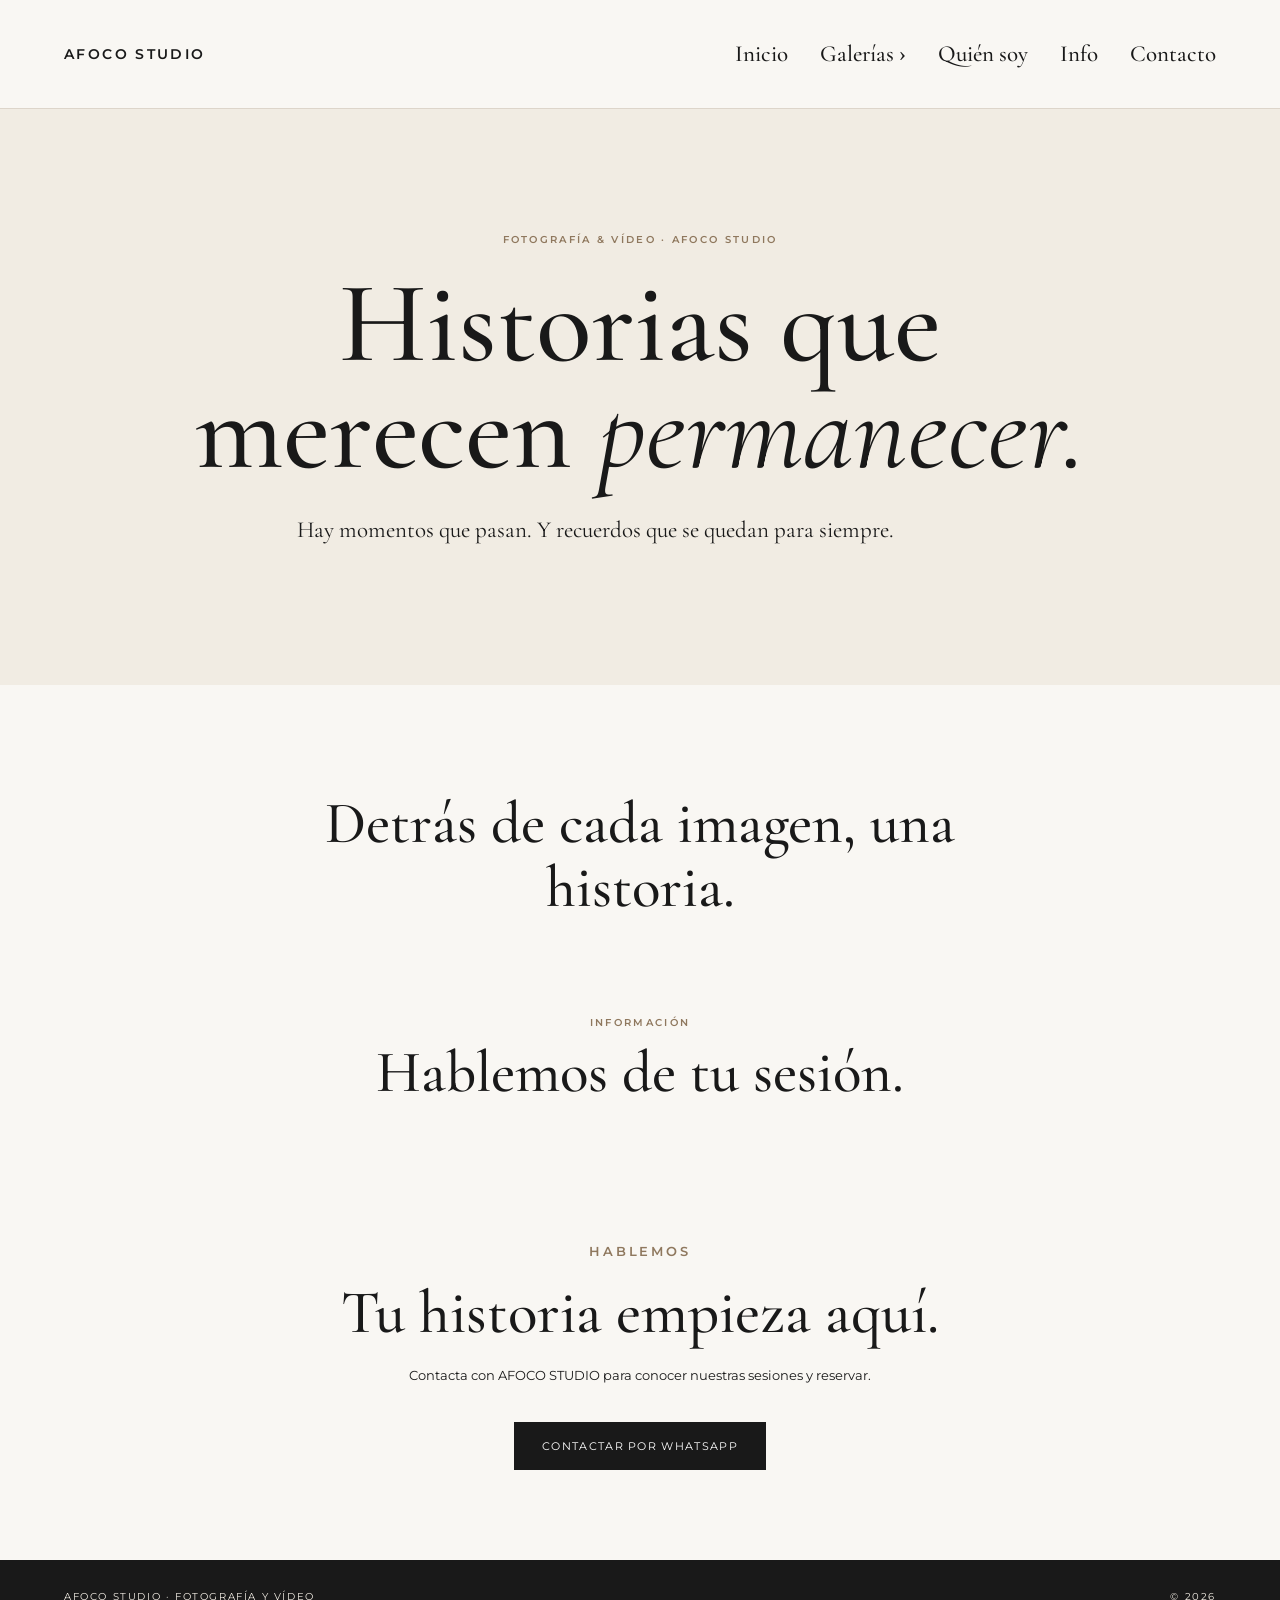
==== commit 8c84e3bf: "Retirar los textos tachados en la portada" ====
--- a/index.html
+++ b/index.html
@@ -1,4 +1,4 @@
-<!doctype html><html lang="es"><head><meta charset="utf-8"><meta name="viewport" content="width=device-width,initial-scale=1"><meta name="theme-color" content="#191919"><meta name="description" content="AFOCO STUDIO. Fotografía y vídeo de bodas, comuniones, bautizos y eventos."><title>AFOCO STUDIO | Fotografía y vídeo</title><link href="https://fonts.googleapis.com/css2?family=Cormorant+Garamond:wght@400;500;600&family=Montserrat:wght@400;500;600&display=swap" rel="stylesheet"><link rel="stylesheet" href="styles.css"></head><body><header class="site-header"><div class="header-left"><button type="button" class="menu-trigger" id="menu-trigger" aria-label="Abrir menú" aria-expanded="false" aria-controls="site-menu"><span></span><span></span><span></span></button><a href="./" class="brand">AFOCO STUDIO</a></div><nav class="desktop-navigation" aria-label="Navegación principal"><a href="./">Inicio</a><div class="nav-group"><button type="button" class="gallery-trigger" aria-expanded="false" aria-label="Desplegar galerías">Galerías <span aria-hidden="true">›</span></button><div class="gallery-submenu"><a href="./#contacto">Bodas</a><a href="./comuniones/">Comuniones</a></div></div><a href="./#quien-soy">Quién soy</a><a href="./#info">Info</a><a href="./#contacto">Contacto</a></nav></header><nav class="drawer-menu" id="site-menu" aria-label="Menú móvil" hidden><a href="./" data-close-menu>Inicio</a><div class="mobile-nav-label">Galerías</div><a href="./#contacto" data-close-menu>Bodas</a><a href="./comuniones/" data-close-menu>Comuniones</a><a href="./#quien-soy" data-close-menu>Quién soy</a><a href="./#info" data-close-menu>Info</a><a href="./#contacto" data-close-menu>Contacto</a></nav><main><section class="hero"><div><p class="eyebrow">Fotografía &amp; vídeo · AFOCO STUDIO</p><h1>Historias que merecen <em>permanecer.</em></h1><p>Hay momentos que pasan. Y recuerdos que se quedan para siempre.</p></div></section><section class="editorial-intro" id="quien-soy"><p class="eyebrow">El estudio</p><h2>Detrás de cada imagen, una historia.</h2><p>AFOCO STUDIO · Fotografía y vídeo de bodas y comuniones.</p></section><section class="editorial-intro info-section" id="info"><p class="eyebrow">Información</p><h2>Hablemos de tu sesión.</h2><p>Consulta nuestras sesiones de bodas y comuniones y solicita información sin compromiso.</p></section><section class="contact" id="contacto"><p class="eyebrow">Hablemos</p><h2>Tu historia empieza aquí.</h2><p>Contacta con AFOCO STUDIO para conocer nuestras sesiones y reservar.</p><a class="btn" href="https://wa.me/34663435195?text=Hola%2C%20me%20gustar%C3%ADa%20recibir%20informaci%C3%B3n%20sobre%20AFOCO%20STUDIO." target="_blank" rel="noopener">CONTACTAR POR WHATSAPP</a></section></main><footer><span>AFOCO STUDIO · FOTOGRAFÍA Y VÍDEO</span><span>© 2026</span></footer><script>
+<!doctype html><html lang="es"><head><meta charset="utf-8"><meta name="viewport" content="width=device-width,initial-scale=1"><meta name="theme-color" content="#191919"><meta name="description" content="AFOCO STUDIO. Fotografía y vídeo de bodas, comuniones, bautizos y eventos."><title>AFOCO STUDIO | Fotografía y vídeo</title><link href="https://fonts.googleapis.com/css2?family=Cormorant+Garamond:wght@400;500;600&family=Montserrat:wght@400;500;600&display=swap" rel="stylesheet"><link rel="stylesheet" href="styles.css"></head><body><header class="site-header"><div class="header-left"><button type="button" class="menu-trigger" id="menu-trigger" aria-label="Abrir menú" aria-expanded="false" aria-controls="site-menu"><span></span><span></span><span></span></button><a href="./" class="brand">AFOCO STUDIO</a></div><nav class="desktop-navigation" aria-label="Navegación principal"><a href="./">Inicio</a><div class="nav-group"><button type="button" class="gallery-trigger" aria-expanded="false" aria-label="Desplegar galerías">Galerías <span aria-hidden="true">›</span></button><div class="gallery-submenu"><a href="./bodas/">Bodas</a><a href="./comuniones/">Comuniones</a></div></div><a href="./quien-soy/">Quién soy</a><a href="./info/">Info</a><a href="./#contacto">Contacto</a></nav></header><nav class="drawer-menu" id="site-menu" aria-label="Menú móvil" hidden><a href="./" data-close-menu>Inicio</a><div class="mobile-nav-label">Galerías</div><a href="./#contacto" data-close-menu>Bodas</a><a href="./comuniones/" data-close-menu>Comuniones</a><a href="./#quien-soy" data-close-menu>Quién soy</a><a href="./#info" data-close-menu>Info</a><a href="./#contacto" data-close-menu>Contacto</a></nav><main><section class="hero"><div><p class="eyebrow">Fotografía &amp; vídeo · AFOCO STUDIO</p><h1>Historias que merecen <em>permanecer.</em></h1><p>Hay momentos que pasan. Y recuerdos que se quedan para siempre.</p></div></section><section class="editorial-intro" id="quien-soy"><h2>Detrás de cada imagen, una historia.</h2></section><section class="editorial-intro info-section" id="info"><p class="eyebrow">Información</p><h2>Hablemos de tu sesión.</h2></section><section class="contact" id="contacto"><p class="eyebrow">Hablemos</p><h2>Tu historia empieza aquí.</h2><p>Contacta con AFOCO STUDIO para conocer nuestras sesiones y reservar.</p><a class="btn" href="https://wa.me/34663435195?text=Hola%2C%20me%20gustar%C3%ADa%20recibir%20informaci%C3%B3n%20sobre%20AFOCO%20STUDIO." target="_blank" rel="noopener">CONTACTAR POR WHATSAPP</a></section></main><footer><span>AFOCO STUDIO · FOTOGRAFÍA Y VÍDEO</span><span>© 2026</span></footer><script>
 (function(){
  const trigger=document.getElementById('menu-trigger'),menu=document.getElementById('site-menu');
  function setOpen(v){menu.hidden=!v;trigger.setAttribute('aria-expanded',String(v));trigger.setAttribute('aria-label',v?'Cerrar menú':'Abrir menú');}
--- a/styles.css
+++ b/styles.css
@@ -11,3 +11,16 @@
 
 /* Navegación editorial responsive (desktop derecha, móvil hamburguesa) */
 .site-header{display:flex;align-items:center;justify-content:space-between;z-index:30;position:relative;background:#f9f7f3}.header-left{display:flex;align-items:center}.desktop-navigation{display:flex;align-items:center;gap:clamp(15px,2.5vw,39px);font:500 clamp(17px,1.8vw,23px) 'Cormorant Garamond',Georgia,serif}.desktop-navigation a{white-space:nowrap}.nav-group{position:relative}.gallery-trigger{background:transparent;border:0;color:inherit;padding:13px 0;cursor:pointer;font:inherit}.gallery-trigger span{display:inline-block;font:normal 22px Georgia,serif;transition:transform .2s}.nav-group:hover .gallery-trigger span,.nav-group:focus-within .gallery-trigger span{transform:rotate(90deg)}.gallery-submenu{display:none;position:absolute;right:0;top:100%;min-width:205px;background:#f9f7f3;box-shadow:0 14px 22px #00000014;border:1px solid #e4ddd3;z-index:35;padding:9px 0}.gallery-submenu a{display:block;padding:15px 24px;font:400 21px Montserrat,Arial,sans-serif;font-size:14px}.gallery-submenu a:hover{background:#f1ece3}.nav-group:hover .gallery-submenu,.nav-group:focus-within .gallery-submenu,.nav-group.is-open .gallery-submenu{display:block}.menu-trigger{display:none}.drawer-menu[hidden]{display:none!important}.drawer-menu{position:absolute;top:auto;left:0;width:min(340px,100vw);background:#f1ece3;z-index:31;box-shadow:0 16px 26px #0002;padding:15px 24px;display:flex;flex-direction:column}.drawer-menu a{font:500 26px 'Cormorant Garamond',Georgia,serif;padding:12px 7px;border-bottom:1px solid #ded5c9}.mobile-nav-label{font:600 11px Montserrat,Arial,sans-serif;letter-spacing:.18em;text-transform:uppercase;color:#8f785e;margin:19px 7px 3px}.drawer-menu a:nth-of-type(2),.drawer-menu a:nth-of-type(3){padding-left:22px}.editorial-intro{text-align:center;max-width:780px;margin:0 auto;padding:95px 20px 45px}.editorial-intro h2{font:500 clamp(39px,5vw,59px)/1.08 'Cormorant Garamond',serif;margin:12px 0}.editorial-intro p:last-child{font-size:13px;line-height:1.8}.info-section{padding-top:30px;padding-bottom:20px}@media(max-width:850px){.desktop-navigation{display:none!important}.menu-trigger{display:flex!important}.site-header{padding:17px 16px}.header-left{gap:9px}.drawer-menu{width:min(340px,100vw)}}
+
+/* Menú móvil: alineación y dimensiones uniformes para todas las páginas */
+@media(max-width:850px){
+ .drawer-menu:not([hidden]){display:flex!important;flex-direction:column!important;align-items:stretch!important;justify-content:flex-start!important;gap:0!important;text-align:left!important;position:absolute!important;left:0!important;right:auto!important;top:100%!important;width:min(84vw,340px)!important;max-width:340px!important;max-height:calc(100dvh - 76px)!important;overflow-y:auto!important;overflow-x:hidden!important;padding:15px 22px 22px!important;margin:0!important;box-shadow:0 12px 32px #0003,0 0 0 100vmax #19191955!important;border:1px solid #ded5c9!important;border-left:0!important;background:#f1ece3!important;z-index:100!important}
+ .drawer-menu a{display:block!important;flex:none!important;width:100%!important;padding:13px 8px!important;margin:0!important;border-bottom:1px solid #d9d0c4!important;font:500 27px/1.25 'Cormorant Garamond',Georgia,serif!important;text-align:left!important;white-space:normal!important}
+ .drawer-menu a:nth-of-type(2),.drawer-menu a:nth-of-type(3){padding-left:24px!important}
+ .drawer-menu .mobile-nav-label{display:block!important;flex:none!important;align-self:stretch!important;width:100%!important;text-align:left!important;margin:19px 0 7px!important;padding:0 8px!important;font:600 10px/1.4 Montserrat,Arial,sans-serif!important;letter-spacing:.18em!important}
+}
+
+/* Corrección de posición del menú en iPhone / Safari: fijado al viewport */
+@media(max-width:850px){
+ .drawer-menu:not([hidden]){position:fixed!important;top:70px!important;left:0!important;right:auto!important;bottom:auto!important;z-index:9999!important;max-height:calc(100dvh - 70px)!important;overscroll-behavior:contain!important;}
+}
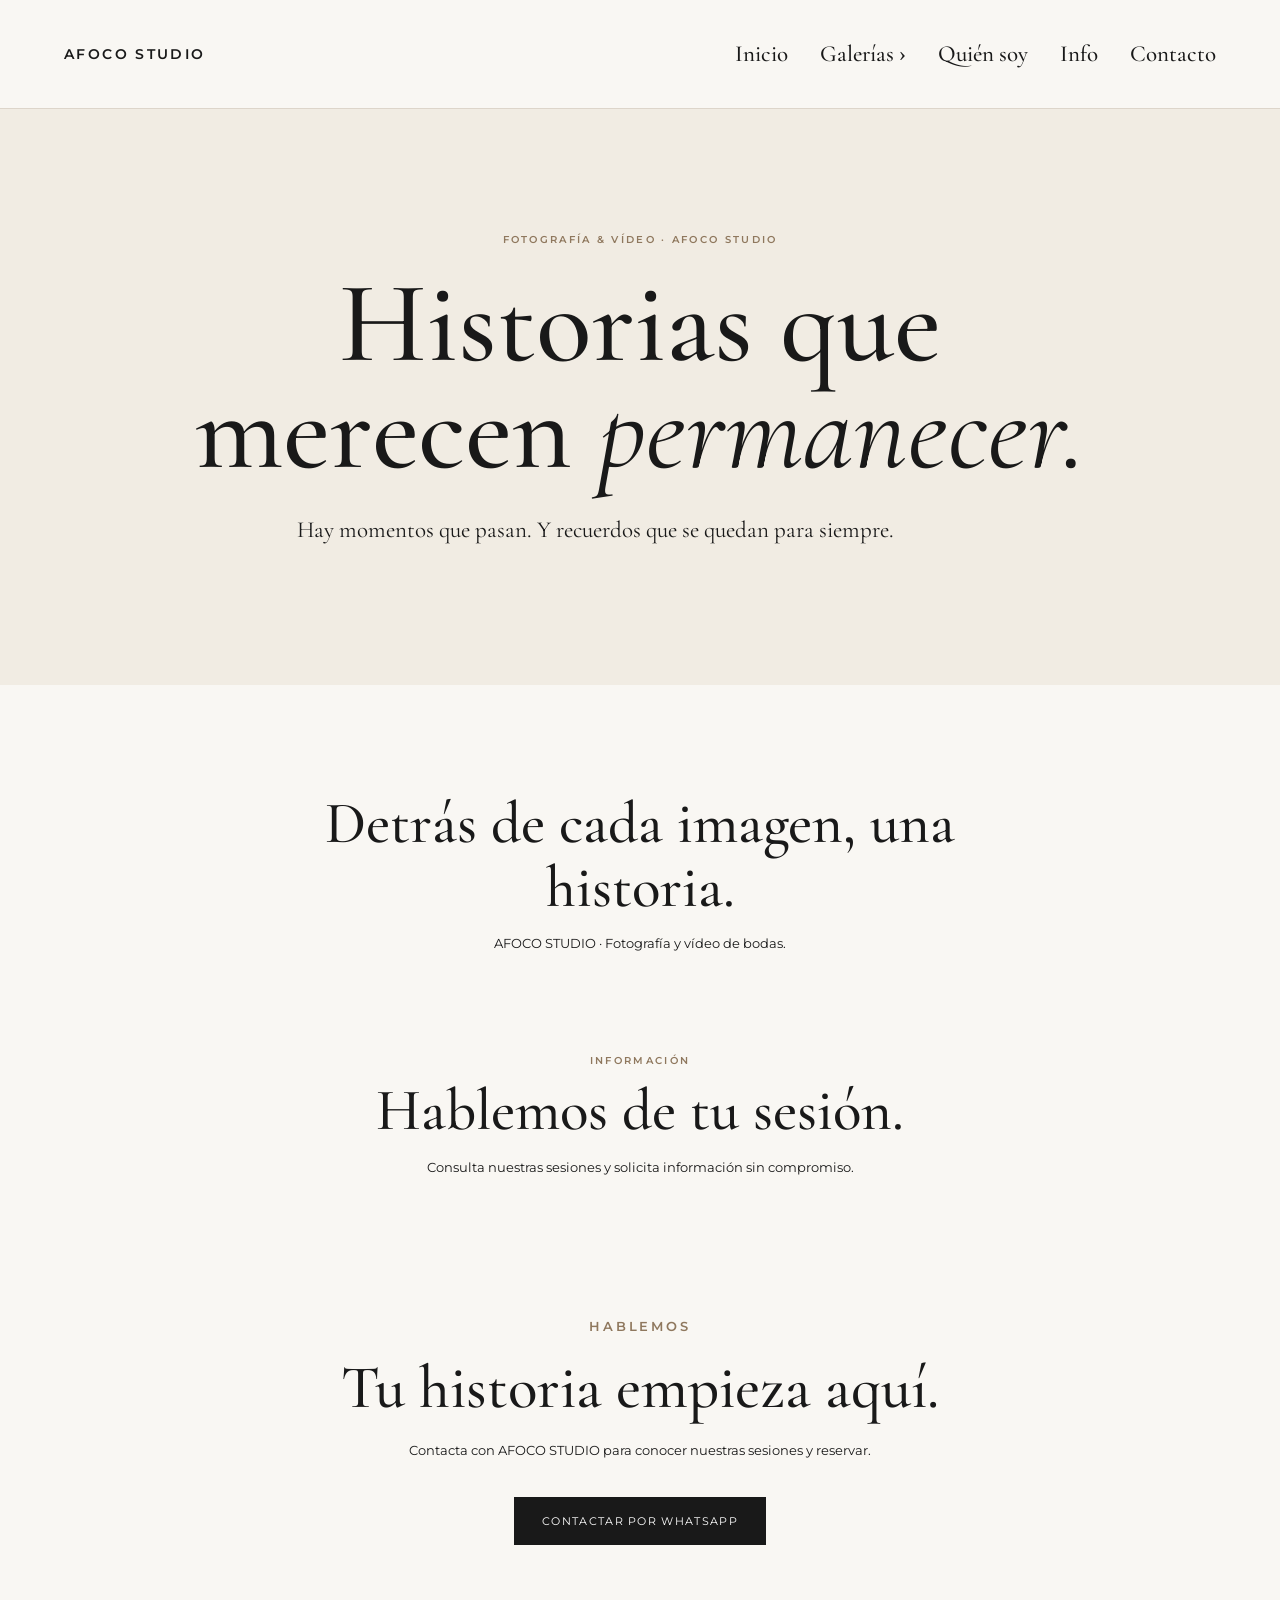
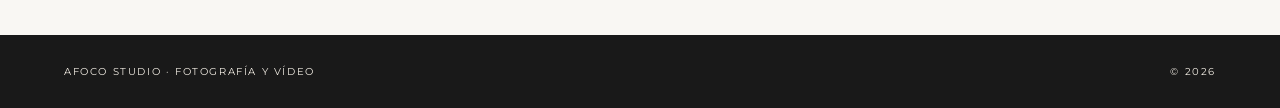
==== commit ce3689cc: "Restaurar texto no tachado en portada; eliminar solo palabras señaladas" ====
--- a/index.html
+++ b/index.html
@@ -1,4 +1,4 @@
-<!doctype html><html lang="es"><head><meta charset="utf-8"><meta name="viewport" content="width=device-width,initial-scale=1"><meta name="theme-color" content="#191919"><meta name="description" content="AFOCO STUDIO. Fotografía y vídeo de bodas, comuniones, bautizos y eventos."><title>AFOCO STUDIO | Fotografía y vídeo</title><link href="https://fonts.googleapis.com/css2?family=Cormorant+Garamond:wght@400;500;600&family=Montserrat:wght@400;500;600&display=swap" rel="stylesheet"><link rel="stylesheet" href="styles.css"></head><body><header class="site-header"><div class="header-left"><button type="button" class="menu-trigger" id="menu-trigger" aria-label="Abrir menú" aria-expanded="false" aria-controls="site-menu"><span></span><span></span><span></span></button><a href="./" class="brand">AFOCO STUDIO</a></div><nav class="desktop-navigation" aria-label="Navegación principal"><a href="./">Inicio</a><div class="nav-group"><button type="button" class="gallery-trigger" aria-expanded="false" aria-label="Desplegar galerías">Galerías <span aria-hidden="true">›</span></button><div class="gallery-submenu"><a href="./bodas/">Bodas</a><a href="./comuniones/">Comuniones</a></div></div><a href="./quien-soy/">Quién soy</a><a href="./info/">Info</a><a href="./#contacto">Contacto</a></nav></header><nav class="drawer-menu" id="site-menu" aria-label="Menú móvil" hidden><a href="./" data-close-menu>Inicio</a><div class="mobile-nav-label">Galerías</div><a href="./#contacto" data-close-menu>Bodas</a><a href="./comuniones/" data-close-menu>Comuniones</a><a href="./#quien-soy" data-close-menu>Quién soy</a><a href="./#info" data-close-menu>Info</a><a href="./#contacto" data-close-menu>Contacto</a></nav><main><section class="hero"><div><p class="eyebrow">Fotografía &amp; vídeo · AFOCO STUDIO</p><h1>Historias que merecen <em>permanecer.</em></h1><p>Hay momentos que pasan. Y recuerdos que se quedan para siempre.</p></div></section><section class="editorial-intro" id="quien-soy"><h2>Detrás de cada imagen, una historia.</h2></section><section class="editorial-intro info-section" id="info"><p class="eyebrow">Información</p><h2>Hablemos de tu sesión.</h2></section><section class="contact" id="contacto"><p class="eyebrow">Hablemos</p><h2>Tu historia empieza aquí.</h2><p>Contacta con AFOCO STUDIO para conocer nuestras sesiones y reservar.</p><a class="btn" href="https://wa.me/34663435195?text=Hola%2C%20me%20gustar%C3%ADa%20recibir%20informaci%C3%B3n%20sobre%20AFOCO%20STUDIO." target="_blank" rel="noopener">CONTACTAR POR WHATSAPP</a></section></main><footer><span>AFOCO STUDIO · FOTOGRAFÍA Y VÍDEO</span><span>© 2026</span></footer><script>
+<!doctype html><html lang="es"><head><meta charset="utf-8"><meta name="viewport" content="width=device-width,initial-scale=1"><meta name="theme-color" content="#191919"><meta name="description" content="AFOCO STUDIO. Fotografía y vídeo de bodas, comuniones, bautizos y eventos."><title>AFOCO STUDIO | Fotografía y vídeo</title><link href="https://fonts.googleapis.com/css2?family=Cormorant+Garamond:wght@400;500;600&family=Montserrat:wght@400;500;600&display=swap" rel="stylesheet"><link rel="stylesheet" href="styles.css"></head><body><header class="site-header"><div class="header-left"><button type="button" class="menu-trigger" id="menu-trigger" aria-label="Abrir menú" aria-expanded="false" aria-controls="site-menu"><span></span><span></span><span></span></button><a href="./" class="brand">AFOCO STUDIO</a></div><nav class="desktop-navigation" aria-label="Navegación principal"><a href="./">Inicio</a><div class="nav-group"><button type="button" class="gallery-trigger" aria-expanded="false" aria-label="Desplegar galerías">Galerías <span aria-hidden="true">›</span></button><div class="gallery-submenu"><a href="./bodas/">Bodas</a><a href="./comuniones/">Comuniones</a></div></div><a href="./quien-soy/">Quién soy</a><a href="./info/">Info</a><a href="./#contacto">Contacto</a></nav></header><nav class="drawer-menu" id="site-menu" aria-label="Menú móvil" hidden><a href="./" data-close-menu>Inicio</a><div class="mobile-nav-label">Galerías</div><a href="./#contacto" data-close-menu>Bodas</a><a href="./comuniones/" data-close-menu>Comuniones</a><a href="./#quien-soy" data-close-menu>Quién soy</a><a href="./#info" data-close-menu>Info</a><a href="./#contacto" data-close-menu>Contacto</a></nav><main><section class="hero"><div><p class="eyebrow">Fotografía &amp; vídeo · AFOCO STUDIO</p><h1>Historias que merecen <em>permanecer.</em></h1><p>Hay momentos que pasan. Y recuerdos que se quedan para siempre.</p></div></section><section class="editorial-intro" id="quien-soy"><h2>Detrás de cada imagen, una historia.</h2><p>AFOCO STUDIO · Fotografía y vídeo de bodas.</p></section><section class="editorial-intro info-section" id="info"><p class="eyebrow">Información</p><h2>Hablemos de tu sesión.</h2><p>Consulta nuestras sesiones y solicita información sin compromiso.</p></section><section class="contact" id="contacto"><p class="eyebrow">Hablemos</p><h2>Tu historia empieza aquí.</h2><p>Contacta con AFOCO STUDIO para conocer nuestras sesiones y reservar.</p><a class="btn" href="https://wa.me/34663435195?text=Hola%2C%20me%20gustar%C3%ADa%20recibir%20informaci%C3%B3n%20sobre%20AFOCO%20STUDIO." target="_blank" rel="noopener">CONTACTAR POR WHATSAPP</a></section></main><footer><span>AFOCO STUDIO · FOTOGRAFÍA Y VÍDEO</span><span>© 2026</span></footer><script>
 (function(){
  const trigger=document.getElementById('menu-trigger'),menu=document.getElementById('site-menu');
  function setOpen(v){menu.hidden=!v;trigger.setAttribute('aria-expanded',String(v));trigger.setAttribute('aria-label',v?'Cerrar menú':'Abrir menú');}
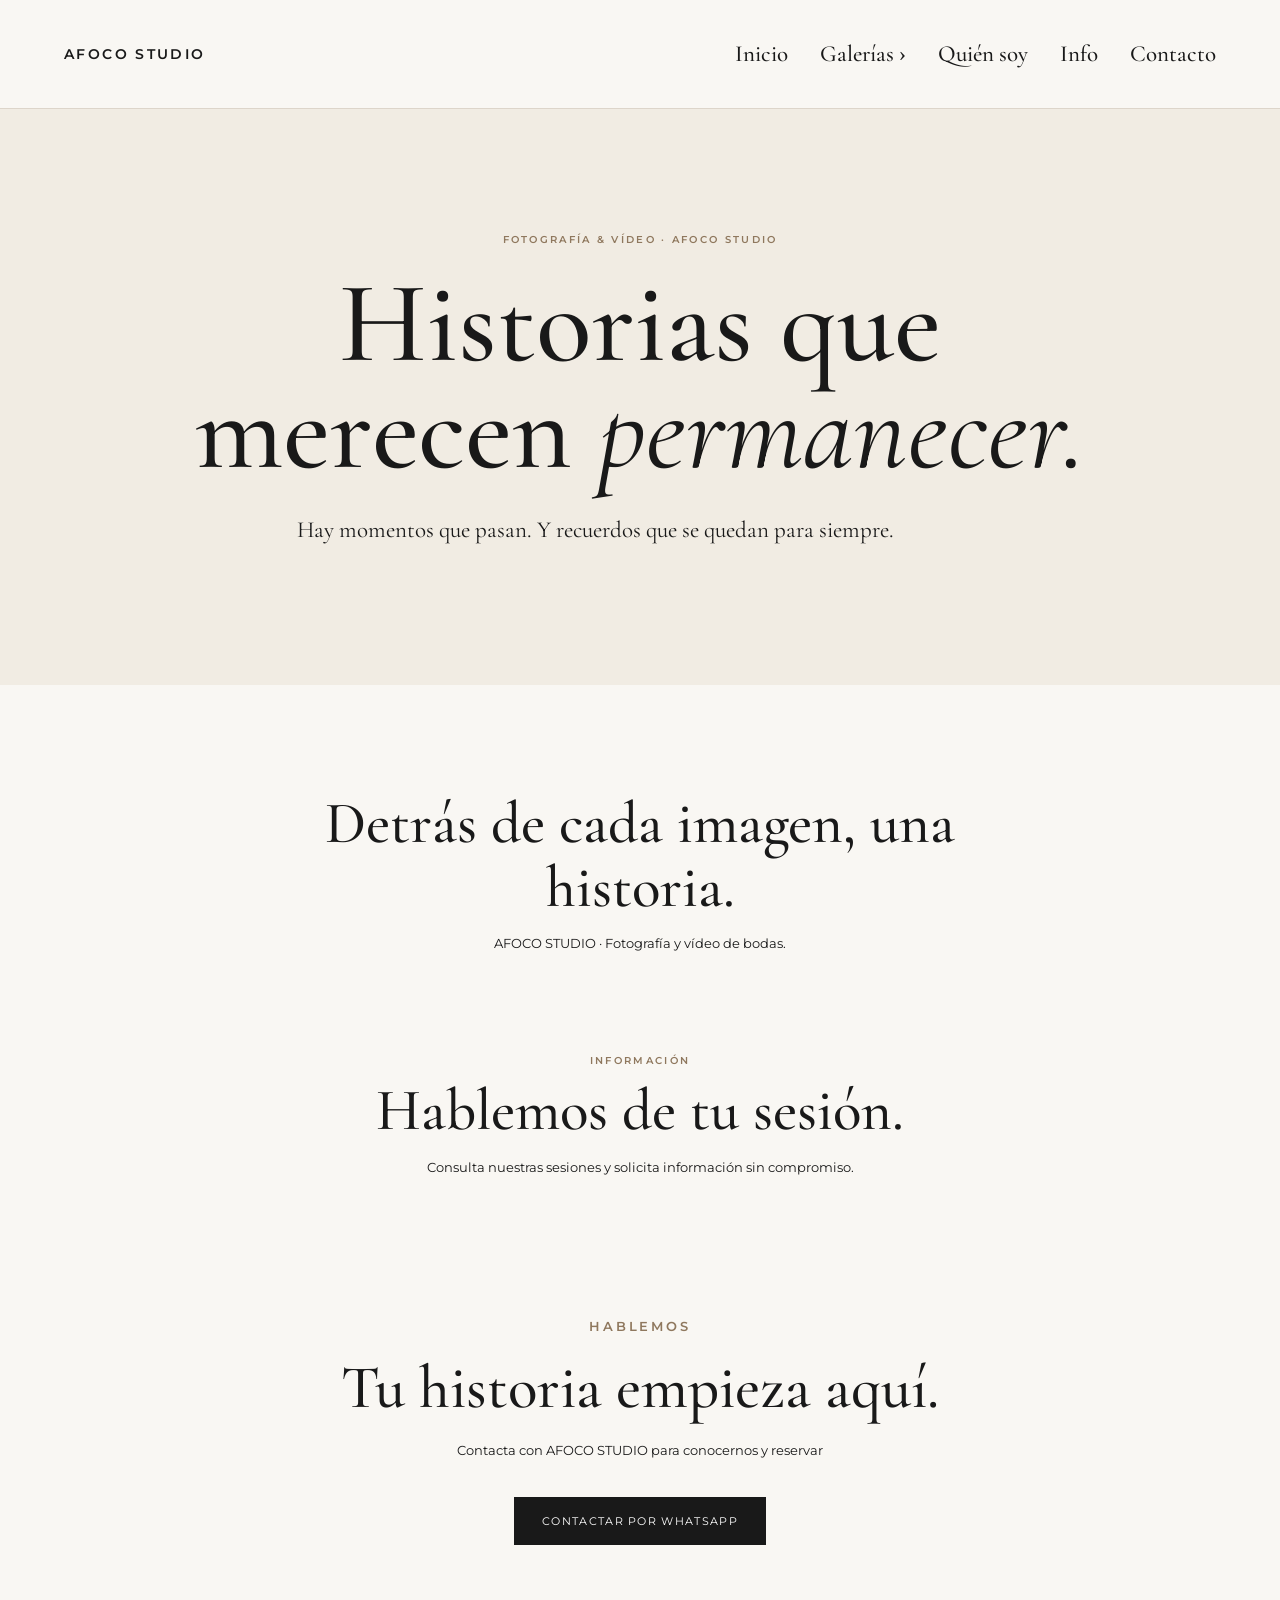
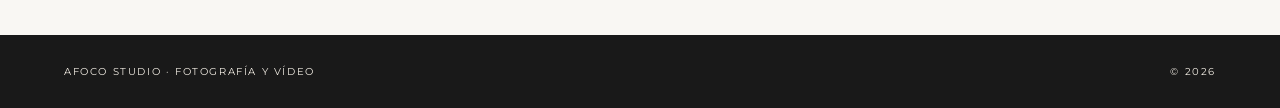
==== commit 7e90a52c: "Actualizar texto de contacto en la portada" ====
--- a/index.html
+++ b/index.html
@@ -1,4 +1,4 @@
-<!doctype html><html lang="es"><head><meta charset="utf-8"><meta name="viewport" content="width=device-width,initial-scale=1"><meta name="theme-color" content="#191919"><meta name="description" content="AFOCO STUDIO. Fotografía y vídeo de bodas, comuniones, bautizos y eventos."><title>AFOCO STUDIO | Fotografía y vídeo</title><link href="https://fonts.googleapis.com/css2?family=Cormorant+Garamond:wght@400;500;600&family=Montserrat:wght@400;500;600&display=swap" rel="stylesheet"><link rel="stylesheet" href="styles.css"></head><body><header class="site-header"><div class="header-left"><button type="button" class="menu-trigger" id="menu-trigger" aria-label="Abrir menú" aria-expanded="false" aria-controls="site-menu"><span></span><span></span><span></span></button><a href="./" class="brand">AFOCO STUDIO</a></div><nav class="desktop-navigation" aria-label="Navegación principal"><a href="./">Inicio</a><div class="nav-group"><button type="button" class="gallery-trigger" aria-expanded="false" aria-label="Desplegar galerías">Galerías <span aria-hidden="true">›</span></button><div class="gallery-submenu"><a href="./bodas/">Bodas</a><a href="./comuniones/">Comuniones</a></div></div><a href="./quien-soy/">Quién soy</a><a href="./info/">Info</a><a href="./#contacto">Contacto</a></nav></header><nav class="drawer-menu" id="site-menu" aria-label="Menú móvil" hidden><a href="./" data-close-menu>Inicio</a><div class="mobile-nav-label">Galerías</div><a href="./#contacto" data-close-menu>Bodas</a><a href="./comuniones/" data-close-menu>Comuniones</a><a href="./#quien-soy" data-close-menu>Quién soy</a><a href="./#info" data-close-menu>Info</a><a href="./#contacto" data-close-menu>Contacto</a></nav><main><section class="hero"><div><p class="eyebrow">Fotografía &amp; vídeo · AFOCO STUDIO</p><h1>Historias que merecen <em>permanecer.</em></h1><p>Hay momentos que pasan. Y recuerdos que se quedan para siempre.</p></div></section><section class="editorial-intro" id="quien-soy"><h2>Detrás de cada imagen, una historia.</h2><p>AFOCO STUDIO · Fotografía y vídeo de bodas.</p></section><section class="editorial-intro info-section" id="info"><p class="eyebrow">Información</p><h2>Hablemos de tu sesión.</h2><p>Consulta nuestras sesiones y solicita información sin compromiso.</p></section><section class="contact" id="contacto"><p class="eyebrow">Hablemos</p><h2>Tu historia empieza aquí.</h2><p>Contacta con AFOCO STUDIO para conocer nuestras sesiones y reservar.</p><a class="btn" href="https://wa.me/34663435195?text=Hola%2C%20me%20gustar%C3%ADa%20recibir%20informaci%C3%B3n%20sobre%20AFOCO%20STUDIO." target="_blank" rel="noopener">CONTACTAR POR WHATSAPP</a></section></main><footer><span>AFOCO STUDIO · FOTOGRAFÍA Y VÍDEO</span><span>© 2026</span></footer><script>
+<!doctype html><html lang="es"><head><meta charset="utf-8"><meta name="viewport" content="width=device-width,initial-scale=1"><meta name="theme-color" content="#191919"><meta name="description" content="AFOCO STUDIO. Fotografía y vídeo de bodas, comuniones, bautizos y eventos."><title>AFOCO STUDIO | Fotografía y vídeo</title><link href="https://fonts.googleapis.com/css2?family=Cormorant+Garamond:wght@400;500;600&family=Montserrat:wght@400;500;600&display=swap" rel="stylesheet"><link rel="stylesheet" href="styles.css"></head><body><header class="site-header"><div class="header-left"><button type="button" class="menu-trigger" id="menu-trigger" aria-label="Abrir menú" aria-expanded="false" aria-controls="site-menu"><span></span><span></span><span></span></button><a href="./" class="brand">AFOCO STUDIO</a></div><nav class="desktop-navigation" aria-label="Navegación principal"><a href="./">Inicio</a><div class="nav-group"><button type="button" class="gallery-trigger" aria-expanded="false" aria-label="Desplegar galerías">Galerías <span aria-hidden="true">›</span></button><div class="gallery-submenu"><a href="./bodas/">Bodas</a><a href="./comuniones/">Comuniones</a></div></div><a href="./quien-soy/">Quién soy</a><a href="./info/">Info</a><a href="./#contacto">Contacto</a></nav></header><nav class="drawer-menu" id="site-menu" aria-label="Menú móvil" hidden><a href="./" data-close-menu>Inicio</a><div class="mobile-nav-label">Galerías</div><a href="./#contacto" data-close-menu>Bodas</a><a href="./comuniones/" data-close-menu>Comuniones</a><a href="./#quien-soy" data-close-menu>Quién soy</a><a href="./#info" data-close-menu>Info</a><a href="./#contacto" data-close-menu>Contacto</a></nav><main><section class="hero"><div><p class="eyebrow">Fotografía &amp; vídeo · AFOCO STUDIO</p><h1>Historias que merecen <em>permanecer.</em></h1><p>Hay momentos que pasan. Y recuerdos que se quedan para siempre.</p></div></section><section class="editorial-intro" id="quien-soy"><h2>Detrás de cada imagen, una historia.</h2><p>AFOCO STUDIO · Fotografía y vídeo de bodas.</p></section><section class="editorial-intro info-section" id="info"><p class="eyebrow">Información</p><h2>Hablemos de tu sesión.</h2><p>Consulta nuestras sesiones y solicita información sin compromiso.</p></section><section class="contact" id="contacto"><p class="eyebrow">Hablemos</p><h2>Tu historia empieza aquí.</h2><p>Contacta con AFOCO STUDIO para conocernos y reservar</p><a class="btn" href="https://wa.me/34663435195?text=Hola%2C%20me%20gustar%C3%ADa%20recibir%20informaci%C3%B3n%20sobre%20AFOCO%20STUDIO." target="_blank" rel="noopener">CONTACTAR POR WHATSAPP</a></section></main><footer><span>AFOCO STUDIO · FOTOGRAFÍA Y VÍDEO</span><span>© 2026</span></footer><script>
 (function(){
  const trigger=document.getElementById('menu-trigger'),menu=document.getElementById('site-menu');
  function setOpen(v){menu.hidden=!v;trigger.setAttribute('aria-expanded',String(v));trigger.setAttribute('aria-label',v?'Cerrar menú':'Abrir menú');}
